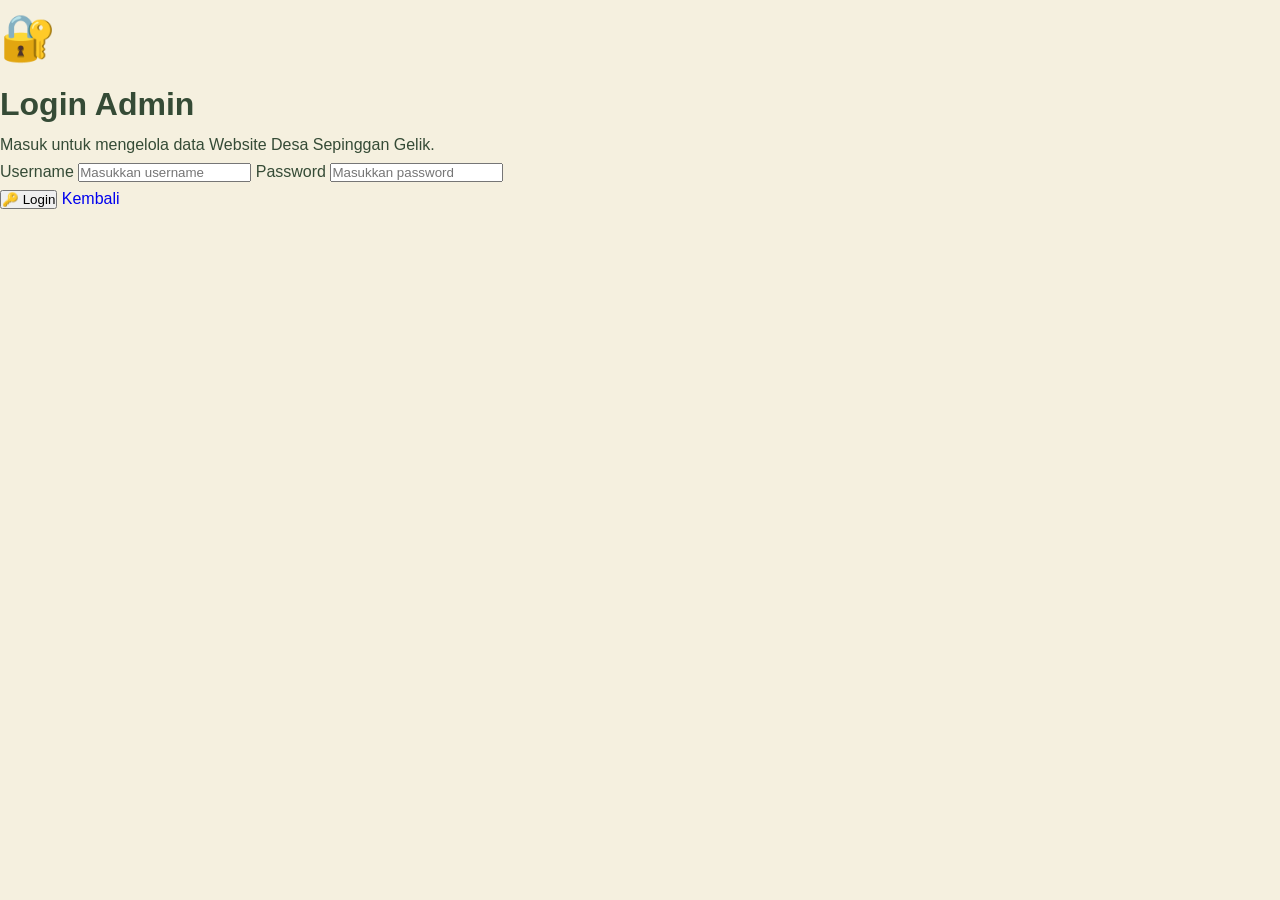
==== admin-login.html @ f29a15dc "add admin dashboard and database add admin dashboard and database" ====
<!DOCTYPE html>
<html lang="id">
<head>
<meta charset="UTF-8">
<meta name="viewport" content="width=device-width, initial-scale=1.0">
<title>Login Admin | Desa Sepinggan Gelik</title>
<link rel="stylesheet" href="style.css">
</head>
<body>
<div class="admin-page">
    <div class="admin-box">
        <div class="section-icon">🔐</div>
        <h1>Login Admin</h1>
        <p class="subtitle">
            Masuk untuk mengelola data Website Desa Sepinggan Gelik.
        </p>

        <form id="loginForm" class="admin-form">
            <label for="username">Username</label>
            <input id="username" type="text" autocomplete="username"
                   placeholder="Masukkan username" required>

            <label for="password">Password</label>
            <input id="password" type="password" autocomplete="current-password"
                   placeholder="Masukkan password" required>

            <div class="admin-actions">
                <button class="admin-btn" type="submit">🔑 Login</button>
                <a class="admin-btn secondary" href="index.html"
                   style="text-decoration:none;display:inline-block;">
                    Kembali
                </a>
            </div>

            <div id="loginMessage" class="admin-message"></div>
        </form>
    </div>
</div>

<script src="config.js"></script>
<script>
const form = document.getElementById("loginForm");
const message = document.getElementById("loginMessage");

function showMessage(text, type) {
    message.textContent = text;
    message.className = "admin-message show " + type;
}

form.addEventListener("submit", async function (event) {
    event.preventDefault();

    if (!WEB_APP_URL || WEB_APP_URL.includes("PASTE_URL")) {
        showMessage("Database belum terhubung. Atur URL Google Apps Script terlebih dahulu.", "error");
        return;
    }

    const username = document.getElementById("username").value.trim();
    const password = document.getElementById("password").value;

    try {
        showMessage("Sedang memeriksa login...", "success");

        const response = await fetch(WEB_APP_URL, {
            method: "POST",
            body: new URLSearchParams({
                action: "login",
                username: username,
                password: password
            })
        });

        const result = await response.json();

        if (!result.success) {
            throw new Error(result.message || "Username atau password salah.");
        }

        sessionStorage.setItem("desaAdminToken", result.token);
        sessionStorage.setItem("desaAdminUsername", username);
        window.location.href = "admin.html";

    } catch (error) {
        showMessage(error.message || "Login gagal.", "error");
    }
});
</script>
</body>
</html>
---- style.css ----
* {
    margin: 0;
    padding: 0;
    box-sizing: border-box;
    }

html {
scroll-behavior: smooth;
}

body {
font-family: “Trebuchet MS”, Arial, sans-serif;
background: #f5f0df;
color: #354b36;
line-height: 1.7;
overflow-x: hidden;
}

/* ================= HEADER ================= */

header {
position: sticky;
top: 0;
z-index: 999;

width: 100%;
display: flex;
justify-content: space-between;
align-items: center;
padding: 16px 7%;
background: rgba(48, 87, 52, 0.96);
box-shadow:
    0 5px 20px rgba(0,0,0,0.15);
backdrop-filter: blur(8px);

}

.logo {
color: #fff;
font-size: 21px;
font-weight: bold;
}

nav {
display: flex;
gap: 20px;
}

nav a {
color: #fff;
text-decoration: none;
font-size: 14px;

padding: 7px 2px;
position: relative;
transition: 0.3s;

}

nav a::after {
content: “”;

position: absolute;
bottom: 0;
left: 0;
width: 0;
height: 2px;
background: #f4c95d;
transition: 0.3s;

}

nav a:hover::after,
nav a.active::after {
width: 100%;
}

nav a:hover,
nav a.active {
color: #f4c95d;
}

/* ================= HERO ================= */

.hero {
min-height: 88vh;

position: relative;
display: flex;
justify-content: center;
align-items: center;
text-align: center;
overflow: hidden;
background:
    linear-gradient(
        rgba(42, 82, 48, 0.42),
        rgba(42, 82, 48, 0.65)
    ),
    url("sawah.jpg");
background-size: cover;
background-position: center;
animation: heroZoom 12s infinite alternate;

}

@keyframes heroZoom {

from {
    background-size: 100%;
}
to {
    background-size: 110%;
}

}

.hero-content {
position: relative;
z-index: 5;

max-width: 850px;
padding: 30px;
color: white;
animation: fadeUp 1.5s ease;

}

.welcome {
font-size: 15px;
letter-spacing: 4px;
font-weight: bold;
}

.hero h1 {
font-size: clamp(40px, 7vw, 70px);

margin: 15px 0;
text-shadow:
    0 5px 20px rgba(0,0,0,0.4);

}

.hero-description {
font-size: 18px;
max-width: 700px;
margin: auto;
}

.line {
width: 100px;
height: 4px;

background: #f4c95d;
margin: 20px auto;
border-radius: 10px;
animation: lineMove 2s infinite alternate;

}

@keyframes lineMove {

from {
    width: 70px;
}
to {
    width: 150px;
}

}

/* ================= SUN ================= */

.sun {
position: absolute;

width: 90px;
height: 90px;
background: #ffd166;
border-radius: 50%;
top: 80px;
right: 12%;
box-shadow:
    0 0 50px #ffd166;
animation: sunMove 5s infinite alternate;

}

@keyframes sunMove {

from {
    transform: translateY(0);
}
to {
    transform: translateY(20px);
}

}

/* ================= CLOUD ================= */

.cloud {
position: absolute;

font-size: 60px;
opacity: 0.75;
z-index: 2;

}

.cloud1 {
top: 100px;
left: -100px;

animation:
    cloudMove 25s linear infinite;

}

.cloud2 {
top: 180px;
left: -200px;

font-size: 45px;
animation:
    cloudMove 35s linear infinite;

}

@keyframes cloudMove {

from {
    transform: translateX(-200px);
}
to {
    transform: translateX(120vw);
}

}

/* ================= BIRD ================= */

.bird {
position: absolute;

font-size: 25px;
z-index: 3;

}

.bird1 {
top: 30%;
left: -50px;

animation:
    birdMove 15s linear infinite;

}

.bird2 {
top: 22%;
left: -100px;

animation:
    birdMove 20s linear infinite 4s;

}

@keyframes birdMove {

from {
    transform: translateX(-100px);
}
to {
    transform: translateX(120vw);
}

}

/* ================= GRASS ================= */

.grass {
position: absolute;

bottom: -20px;
left: 0;
width: 100%;
height: 100px;
background:
    linear-gradient(
        transparent,
        rgba(35, 83, 42, 0.9)
    );
z-index: 4;

}

/* ================= BUTTON ================= */

.buttons {
margin-top: 30px;
}

.btn {
display: inline-block;

padding: 12px 25px;
margin: 5px;
border: none;
border-radius: 30px;
background: #d88945;
color: white;
text-decoration: none;
cursor: pointer;
font-weight: bold;
box-shadow:
    0 8px 20px rgba(0,0,0,0.2);
transition: 0.3s;

}

.btn:hover {
transform: translateY(-5px) scale(1.03);

background: #bd6d30;
box-shadow:
    0 12px 25px rgba(0,0,0,0.25);

}

/* ================= SAMBUTAN ================= */

.sambutan {
padding: 80px 10%;

text-align: center;
background: #fffdf5;

}

.section-icon {
font-size: 45px;

animation: float 3s ease-in-out infinite;

}

.sambutan h2 {
color: #315b38;

font-size: 35px;
margin: 10px 0;

}

.sambutan audio {
margin-top: 20px;

max-width: 100%;

}

/* ================= INTRO ================= */

.intro {
padding: 80px 8%;

text-align: center;
background:
    linear-gradient(
        #f5f0df,
        #e6eddb
    );

}

.section-heading {
display: flex;

justify-content: center;
align-items: center;
gap: 15px;
margin-bottom: 20px;

}

.section-heading h2 {
color: #315b38;

font-size: 34px;

}

.section-heading span {
font-size: 25px;

animation:
    float 2s ease-in-out infinite alternate;

}

.mini-gallery {
display: grid;

grid-template-columns:
    repeat(3, 1fr);
gap: 20px;
margin-top: 35px;

}

.mini-gallery div {
height: 250px;

overflow: hidden;
border-radius: 20px;
box-shadow:
    0 10px 25px rgba(0,0,0,0.15);

}

.mini-gallery img {
width: 100%;
height: 100%;

object-fit: cover;
transition: 0.6s;

}

.mini-gallery div:hover img {
transform: scale(1.12);
}

/* ================= QUOTE ================= */

.quote {
padding: 80px 10%;

text-align: center;
background: #315b38;
color: white;

}

.quote-content {
max-width: 750px;

margin: auto;

}

.quote-content span {
color: #f4c95d;

font-size: 50px;
line-height: 0;

}

.quote-content p {
font-size: 21px;

font-style: italic;
margin: 20px;

}

/* ================= PAGE HERO ================= */

.page-hero {
padding: 80px 20px;

text-align: center;
background:
    linear-gradient(
        #dfe9d2,
        #eef1dc
    );
position: relative;
overflow: hidden;

}

.page-hero::before {
content: “🌿 🌾 🍃 🌿 🌾”;

position: absolute;
font-size: 35px;
left: 0;
bottom: 10px;
opacity: 0.3;
width: 100%;
animation:
    decorationMove 8s linear infinite;

}

.page-hero-icon {
font-size: 50px;

animation:
    float 3s ease-in-out infinite;

}

.page-hero h1 {
font-size: 45px;

color: #315b38;
margin: 10px 0;

}

.page-hero p {
color: #5d6d57;
}

/* ================= CONTENT ================= */

.content-section {
display: flex;

align-items: center;
gap: 60px;
padding: 90px 10%;
background: #fffdf5;

}

.text-content {
flex: 1;
}

.small-title {
color: #c4783c;

font-weight: bold;
letter-spacing: 2px;

}

.text-content h2 {
font-size: 38px;

color: #315b38;
margin: 10px 0 20px;

}

.text-content p {
margin-bottom: 15px;
}

.image-frame {
flex: 1;

position: relative;
padding: 10px;

}

.image-frame img {
width: 100%;

border-radius: 25px;
box-shadow:
    0 15px 35px rgba(0,0,0,0.2);
transition: 0.6s;
animation:
    imageFloat 4s ease-in-out infinite;

}

.image-frame img:hover {
transform: scale(1.04) rotate(1deg);
}

.image-decoration {
position: absolute;

top: -25px;
right: -10px;
font-size: 55px;
z-index: 2;
animation:
    float 2s ease-in-out infinite;

}

@keyframes imageFloat {

0%, 100% {
    transform: translateY(0);
}
50% {
    transform: translateY(-8px);
}

}

/* ================= CARD ================= */

.info-box {
display: flex;

justify-content: center;
gap: 25px;
flex-wrap: wrap;
padding: 70px 8%;
background: #e8efdf;

}

.card {
width: 290px;

padding: 35px 25px;
text-align: center;
background: #fffdf5;
border-radius: 25px;
box-shadow:
    0 10px 25px rgba(0,0,0,0.1);
border-bottom:
    5px solid #d88945;
transition: 0.4s;

}

.card:hover {
transform:
translateY(-12px)
rotate(1deg);

box-shadow:
    0 18px 35px rgba(0,0,0,0.18);

}

.card-icon {
font-size: 45px;

animation:
    float 3s ease-in-out infinite;

}

.card h3 {
color: #315b38;

margin: 10px 0;

}

/* ================= GALLERY ================= */

.gallery-section {
padding: 80px 8%;

background: #fffdf5;

}

.gallery {
display: grid;

grid-template-columns:
    repeat(auto-fit, minmax(260px, 1fr));
gap: 30px;
margin-top: 40px;

}

.gallery-card {
background: #f8f5e8;

border-radius: 22px;
overflow: hidden;
box-shadow:
    0 10px 25px rgba(0,0,0,0.1);
transition: 0.5s;

}

.gallery-card:hover {
transform:
translateY(-12px)
rotate(-1deg);

box-shadow:
    0 20px 40px rgba(0,0,0,0.2);

}

.image-wrapper {
height: 250px;

overflow: hidden;
position: relative;

}

.image-wrapper img {
width: 100%;
height: 100%;

object-fit: cover;
transition: 0.7s;

}

.gallery-card:hover img {
transform: scale(1.15);
}

.image-overlay {
position: absolute;

right: 15px;
bottom: 15px;
width: 50px;
height: 50px;
display: flex;
justify-content: center;
align-items: center;
background: rgba(255,255,255,0.9);
border-radius: 50%;
font-size: 25px;
animation:
    float 2s ease-in-out infinite;

}

.gallery-content {
padding: 25px;
}

.gallery-content h3 {
color: #315b38;

margin-bottom: 10px;

}

/* ================= NATURE BANNER ================= */

.nature-banner {
min-height: 300px;

display: flex;
justify-content: center;
align-items: center;
text-align: center;
color: white;
background:
    linear-gradient(
        rgba(35,80,42,0.75),
        rgba(35,80,42,0.75)
    ),
    url("sawah.jpg");
background-size: cover;
background-position: center;
background-attachment: fixed;

}

.nature-content span {
font-size: 35px;

animation:
    float 2s ease-in-out infinite;

}

.nature-content h2 {
font-size: 38px;

margin: 15px 0;

}

/* ================= LOCATION ================= */

.location-section {
padding: 80px 8%;

background: #fffdf5;
display: grid;
grid-template-columns:
    0.8fr 1.5fr;
gap: 40px;
align-items: center;

}

.location-card {
text-align: center;

padding: 45px 30px;
background: #e8efdf;
border-radius: 25px;
box-shadow:
    0 10px 30px rgba(0,0,0,0.1);

}

.location-icon {
font-size: 55px;

animation:
    pinMove 2s infinite alternate;

}

@keyframes pinMove {

from {
    transform: translateY(0);
}
to {
    transform: translateY(-10px);
}

}

.location-card h2 {
color: #315b38;

margin: 10px 0;

}

.coordinates {
background: #fffdf5;

padding: 15px;
border-radius: 12px;
margin: 20px 0;

}

.map-container iframe {
width: 100%;

height: 500px;
border: none;
border-radius: 25px;
box-shadow:
    0 10px 30px rgba(0,0,0,0.15);

}

/* ================= FLOATING LEAVES ================= */

.floating-leaves {
position: fixed;

inset: 0;
pointer-events: none;
z-index: 1001;

}

.floating-leaves span {
position: absolute;

font-size: 25px;
animation:
    leafFall 12s linear infinite;
opacity: 0.5;

}

.floating-leaves span:nth-child(1) {
left: 10%;
animation-delay: 1s;
}

.floating-leaves span:nth-child(2) {
left: 30%;
animation-delay: 4s;
}

.floating-leaves span:nth-child(3) {
left: 50%;
animation-delay: 2s;
}

.floating-leaves span:nth-child(4) {
left: 70%;
animation-delay: 6s;
}

.floating-leaves span:nth-child(5) {
left: 90%;
animation-delay: 3s;
}

@keyframes leafFall {

0% {
    top: -50px;
    transform:
        translateX(0)
        rotate(0deg);
}
50% {
    transform:
        translateX(80px)
        rotate(180deg);
}
100% {
    top: 110vh;
    transform:
        translateX(-80px)
        rotate(360deg);
}

}

/* ================= FLOAT ================= */

@keyframes float {

0%, 100% {
    transform: translateY(0);
}
50% {
    transform: translateY(-10px);
}

}

/* ================= REVEAL ================= */

.reveal {
opacity: 0;

transform: translateY(40px);
transition:
    opacity 1s ease,
    transform 1s ease;

}

.reveal.show {
opacity: 1;

transform: translateY(0);

}

/* ================= FOOTER ================= */

footer {
text-align: center;

padding: 35px 20px;
background: #294d30;
color: white;

}

.footer-decoration {
font-size: 22px;

margin-bottom: 10px;
animation:
    float 3s ease-in-out infinite;

}

footer small {
opacity: 0.8;
}

/* ================= RESPONSIVE ================= */

@media (max-width: 768px) {

header {
    flex-direction: column;
    gap: 15px;
    padding: 15px 5%;
}
nav {
    flex-wrap: wrap;
    justify-content: center;
    gap: 12px;
}
.hero {
    min-height: 80vh;
    background-size: cover;
}
.hero h1 {
    font-size: 40px;
}
.hero-description {
    font-size: 16px;
}
.sun {
    width: 60px;
    height: 60px;
}
.mini-gallery {
    grid-template-columns: 1fr;
}
.content-section {
    flex-direction: column;
    padding: 60px 7%;
}
.text-content h2 {
    font-size: 30px;
}
.page-hero h1 {
    font-size: 35px;
}
.section-heading h2 {
    font-size: 27px;
}
.location-section {
    grid-template-columns: 1fr;
    padding: 60px 7%;
}
.map-container iframe {
    height: 350px;
}
.nature-banner {
    background-attachment: scroll;
}

}

@keyframes fadeUp {

from {
    opacity: 0;
    transform: translateY(40px);
}
to {
    opacity: 1;
    transform: translateY(0);
}

}

@keyframes decorationMove {

from {
    transform: translateX(-20px);
}
to {
    transform: translateX(20px);
}

}
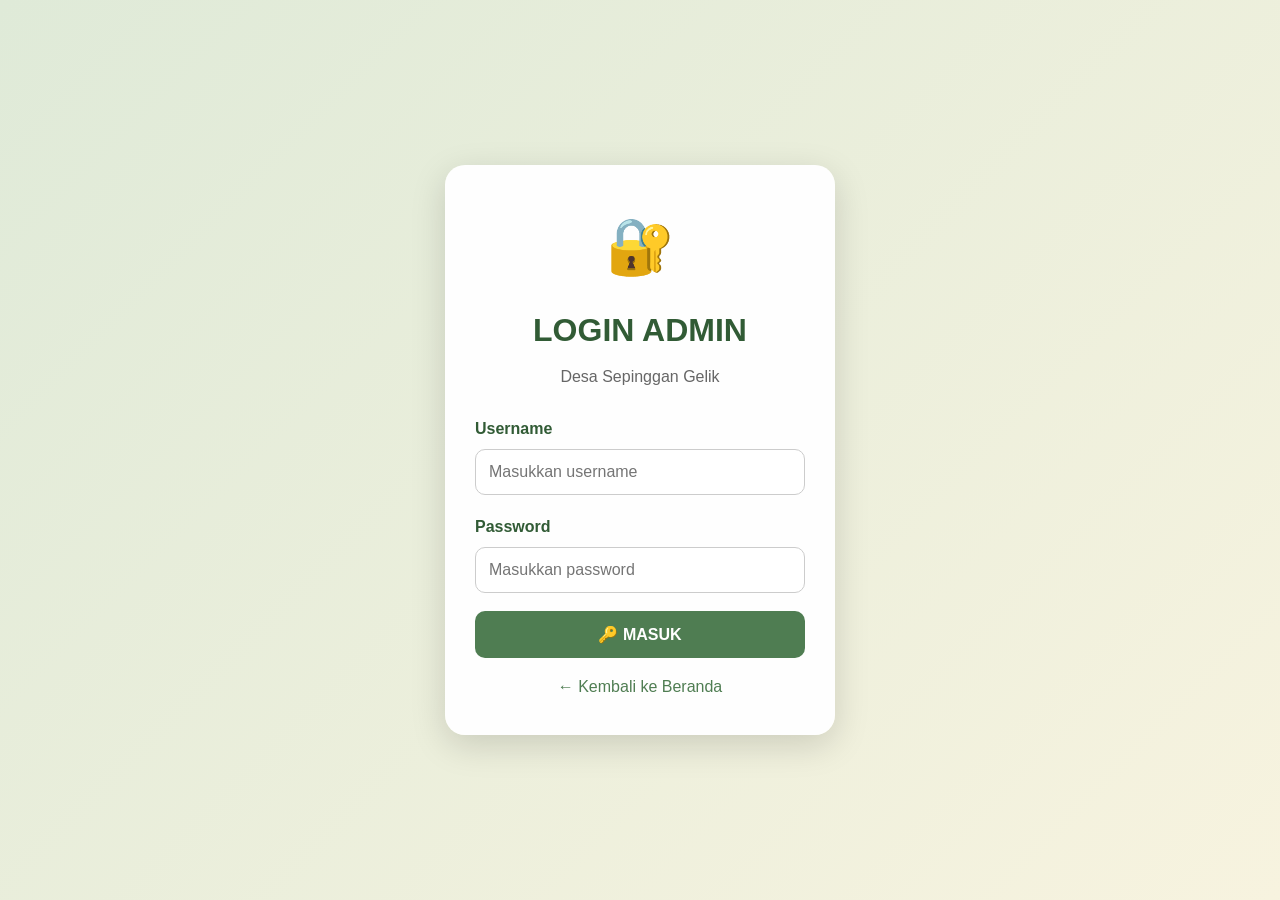
==== commit 93be465f: "Update admin-login.html" ====
--- a/admin-login.html
+++ b/admin-login.html
@@ -1,89 +1,333 @@
 <!DOCTYPE html>
 <html lang="id">
 <head>
-<meta charset="UTF-8">
-<meta name="viewport" content="width=device-width, initial-scale=1.0">
-<title>Login Admin | Desa Sepinggan Gelik</title>
-<link rel="stylesheet" href="style.css">
+    <meta charset="UTF-8">
+    <meta name="viewport" content="width=device-width, initial-scale=1.0">
+
+    <title>Login Admin | Desa Sepinggan Gelik</title>
+
+    <link rel="stylesheet" href="style.css">
+
+    <style>
+        * {
+            box-sizing: border-box;
+        }
+
+        body {
+            margin: 0;
+            min-height: 100vh;
+            font-family: Arial, sans-serif;
+            background: linear-gradient(135deg, #dfead8, #f7f3df);
+            display: flex;
+            align-items: center;
+            justify-content: center;
+        }
+
+        .login-container {
+            width: 100%;
+            max-width: 430px;
+            padding: 20px;
+        }
+
+        .login-box {
+            background: rgba(255, 255, 255, 0.96);
+            padding: 35px 30px;
+            border-radius: 20px;
+            box-shadow: 0 10px 35px rgba(0, 0, 0, 0.15);
+            text-align: center;
+        }
+
+        .login-icon {
+            font-size: 55px;
+            margin-bottom: 10px;
+        }
+
+        .login-box h1 {
+            margin: 5px 0;
+            color: #315b35;
+        }
+
+        .login-box p {
+            color: #666;
+            margin-bottom: 25px;
+        }
+
+        .form-group {
+            text-align: left;
+            margin-bottom: 18px;
+        }
+
+        .form-group label {
+            display: block;
+            margin-bottom: 7px;
+            font-weight: bold;
+            color: #315b35;
+        }
+
+        .form-group input {
+            width: 100%;
+            padding: 13px;
+            border: 1px solid #ccc;
+            border-radius: 10px;
+            font-size: 16px;
+            outline: none;
+        }
+
+        .form-group input:focus {
+            border-color: #5d8c61;
+        }
+
+        .login-button {
+            width: 100%;
+            border: none;
+            padding: 14px;
+            border-radius: 10px;
+            background: #4f7d52;
+            color: white;
+            font-size: 16px;
+            font-weight: bold;
+            cursor: pointer;
+        }
+
+        .login-button:hover {
+            background: #3f6842;
+        }
+
+        .login-button:disabled {
+            opacity: 0.6;
+            cursor: not-allowed;
+        }
+
+        .back-button {
+            display: block;
+            margin-top: 15px;
+            color: #4f7d52;
+            text-decoration: none;
+        }
+
+        .message {
+            display: none;
+            margin-top: 18px;
+            padding: 12px;
+            border-radius: 10px;
+            font-size: 14px;
+        }
+
+        .message.error {
+            display: block;
+            background: #ffe5e5;
+            color: #a00000;
+        }
+
+        .message.success {
+            display: block;
+            background: #e2f5e4;
+            color: #246b2a;
+        }
+    </style>
 </head>
+
 <body>
-<div class="admin-page">
-    <div class="admin-box">
-        <div class="section-icon">🔐</div>
-        <h1>Login Admin</h1>
-        <p class="subtitle">
-            Masuk untuk mengelola data Website Desa Sepinggan Gelik.
+
+<div class="login-container">
+
+    <div class="login-box">
+
+        <div class="login-icon">
+            🔐
+        </div>
+
+        <h1>LOGIN ADMIN</h1>
+
+        <p>
+            Desa Sepinggan Gelik
         </p>
 
-        <form id="loginForm" class="admin-form">
-            <label for="username">Username</label>
-            <input id="username" type="text" autocomplete="username"
-                   placeholder="Masukkan username" required>
-
-            <label for="password">Password</label>
-            <input id="password" type="password" autocomplete="current-password"
-                   placeholder="Masukkan password" required>
-
-            <div class="admin-actions">
-                <button class="admin-btn" type="submit">🔑 Login</button>
-                <a class="admin-btn secondary" href="index.html"
-                   style="text-decoration:none;display:inline-block;">
-                    Kembali
-                </a>
+        <form id="loginForm">
+
+            <div class="form-group">
+                <label for="username">
+                    Username
+                </label>
+
+                <input
+                    type="text"
+                    id="username"
+                    name="username"
+                    placeholder="Masukkan username"
+                    autocomplete="username"
+                    required
+                >
             </div>
 
-            <div id="loginMessage" class="admin-message"></div>
+            <div class="form-group">
+                <label for="password">
+                    Password
+                </label>
+
+                <input
+                    type="password"
+                    id="password"
+                    name="password"
+                    placeholder="Masukkan password"
+                    autocomplete="current-password"
+                    required
+                >
+            </div>
+
+            <button
+                type="submit"
+                class="login-button"
+                id="loginButton"
+            >
+                🔑 MASUK
+            </button>
+
         </form>
+
+        <div
+            id="message"
+            class="message"
+        ></div>
+
+        <a
+            href="index.html"
+            class="back-button"
+        >
+            ← Kembali ke Beranda
+        </a>
+
     </div>
+
 </div>
 
 <script src="config.js"></script>
+
 <script>
-const form = document.getElementById("loginForm");
-const message = document.getElementById("loginMessage");
+
+const loginForm = document.getElementById("loginForm");
+const loginButton = document.getElementById("loginButton");
+const message = document.getElementById("message");
 
 function showMessage(text, type) {
+
     message.textContent = text;
-    message.className = "admin-message show " + type;
+
+    message.className = "message " + type;
 }
 
-form.addEventListener("submit", async function (event) {
+loginForm.addEventListener("submit", async function(event) {
+
     event.preventDefault();
 
-    if (!WEB_APP_URL || WEB_APP_URL.includes("PASTE_URL")) {
-        showMessage("Database belum terhubung. Atur URL Google Apps Script terlebih dahulu.", "error");
+    const username =
+        document.getElementById("username").value.trim();
+
+    const password =
+        document.getElementById("password").value;
+
+    if (!username || !password) {
+
+        showMessage(
+            "Username dan password wajib diisi.",
+            "error"
+        );
+
         return;
     }
 
-    const username = document.getElementById("username").value.trim();
-    const password = document.getElementById("password").value;
+    loginButton.disabled = true;
+    loginButton.textContent = "⏳ MEMERIKSA...";
+
+    showMessage(
+        "Sedang memeriksa login...",
+        "success"
+    );
 
     try {
-        showMessage("Sedang memeriksa login...", "success");
+
+        const formData = new URLSearchParams();
+
+        formData.append("action", "login");
+        formData.append("username", username);
+        formData.append("password", password);
 
         const response = await fetch(WEB_APP_URL, {
+
             method: "POST",
-            body: new URLSearchParams({
-                action: "login",
-                username: username,
-                password: password
-            })
+
+            headers: {
+                "Content-Type":
+                    "application/x-www-form-urlencoded;charset=UTF-8"
+            },
+
+            body: formData.toString()
+
         });
 
+        if (!response.ok) {
+
+            throw new Error(
+                "Server mengembalikan status " +
+                response.status
+            );
+        }
+
         const result = await response.json();
 
-        if (!result.success) {
-            throw new Error(result.message || "Username atau password salah.");
-        }
-
-        sessionStorage.setItem("desaAdminToken", result.token);
-        sessionStorage.setItem("desaAdminUsername", username);
-        window.location.href = "admin.html";
+        console.log("HASIL LOGIN:", result);
+
+        if (result.success === true && result.token) {
+
+            sessionStorage.setItem(
+                "desaAdminToken",
+                result.token
+            );
+
+            sessionStorage.setItem(
+                "desaAdminLogin",
+                username
+            );
+
+            showMessage(
+                "Login berhasil. Membuka dashboard...",
+                "success"
+            );
+
+            setTimeout(function() {
+
+                window.location.href = "admin.html";
+
+            }, 500);
+
+        } else {
+
+            showMessage(
+                result.message ||
+                "Username atau password salah.",
+                "error"
+            );
+
+            loginButton.disabled = false;
+            loginButton.textContent = "🔑 MASUK";
+        }
 
     } catch (error) {
-        showMessage(error.message || "Login gagal.", "error");
+
+        console.error("LOGIN ERROR:", error);
+
+        showMessage(
+            "Tidak dapat terhubung ke database. Pastikan URL Apps Script dan deployment sudah benar.",
+            "error"
+        );
+
+        loginButton.disabled = false;
+        loginButton.textContent = "🔑 MASUK";
     }
+
 });
+
 </script>
+
 </body>
 </html>
--- a/style.css
+++ b/style.css
@@ -1052,4 +1052,382 @@
     transform: translateX(20px);
 }
 
-}+}
+/* =====================================================
+   DATABASE DESA - TAMBAHAN
+   Tidak mengubah style website lama
+===================================================== */
+
+.admin-login-link {
+    color: #fff !important;
+    border: 1px solid rgba(255,255,255,0.45);
+    padding: 7px 12px !important;
+    border-radius: 18px;
+    background: rgba(216,137,69,0.35);
+}
+
+.admin-login-link:hover {
+    color: #fff !important;
+    background: #d88945;
+}
+
+.database-section {
+    padding: 80px 8%;
+    background: #fffdf5;
+    text-align: center;
+}
+
+.database-intro {
+    max-width: 750px;
+    margin: 0 auto 25px;
+}
+
+.database-filters {
+    display: flex;
+    justify-content: center;
+    flex-wrap: wrap;
+    gap: 10px;
+    margin: 25px auto 35px;
+}
+
+.data-filter {
+    border: none;
+    padding: 10px 18px;
+    border-radius: 25px;
+    background: #e8efdf;
+    color: #315b38;
+    cursor: pointer;
+    font-weight: bold;
+    transition: .3s;
+}
+
+.data-filter:hover,
+.data-filter.active {
+    background: #d88945;
+    color: white;
+    transform: translateY(-2px);
+}
+
+.public-data-list {
+    max-width: 1100px;
+    margin: auto;
+    display: grid;
+    grid-template-columns: repeat(3, 1fr);
+    gap: 25px;
+    text-align: left;
+}
+
+.public-data-card {
+    overflow: hidden;
+    background: white;
+    border-radius: 22px;
+    box-shadow: 0 10px 25px rgba(0,0,0,0.1);
+    transition: .3s;
+}
+
+.public-data-card:hover {
+    transform: translateY(-6px);
+}
+
+.public-data-image {
+    width: 100%;
+    height: 210px;
+    object-fit: cover;
+    display: block;
+}
+
+.public-data-body {
+    padding: 22px;
+}
+
+.public-data-category {
+    display: inline-block;
+    padding: 5px 11px;
+    border-radius: 15px;
+    background: #e8efdf;
+    color: #315b38;
+    font-size: 12px;
+    font-weight: bold;
+    margin-bottom: 10px;
+}
+
+.public-data-body h3 {
+    color: #315b38;
+    margin-bottom: 8px;
+}
+
+.public-data-meta {
+    margin-top: 15px;
+    padding-top: 12px;
+    border-top: 1px solid #e5e5e5;
+    font-size: 13px;
+    color: #687268;
+}
+
+.data-loading,
+.data-empty,
+.data-error {
+    grid-column: 1 / -1;
+    padding: 30px;
+    text-align: center;
+    border-radius: 18px;
+    background: #e8efdf;
+}
+
+.data-error {
+    color: #9d2c2c;
+    background: #fbe8e8;
+}
+
+/* ================= ADMIN LOGIN ================= */
+
+.admin-page {
+    min-height: 100vh;
+    background: linear-gradient(135deg, #f5f0df, #e6eddb);
+    padding: 60px 20px;
+}
+
+.admin-box {
+    width: min(500px, 100%);
+    margin: 40px auto;
+    padding: 40px;
+    background: #fffdf5;
+    border-radius: 28px;
+    box-shadow: 0 15px 40px rgba(0,0,0,.15);
+}
+
+.admin-box h1 {
+    color: #315b38;
+    margin-bottom: 10px;
+}
+
+.admin-box .subtitle {
+    margin-bottom: 25px;
+}
+
+.admin-form label,
+.admin-form input,
+.admin-form select,
+.admin-form textarea {
+    display: block;
+    width: 100%;
+}
+
+.admin-form label {
+    margin: 16px 0 7px;
+    font-weight: bold;
+    color: #315b38;
+}
+
+.admin-form input,
+.admin-form select,
+.admin-form textarea {
+    border: 1px solid #d7d7d7;
+    border-radius: 14px;
+    padding: 13px 15px;
+    font: inherit;
+    background: white;
+    color: #354b36;
+    outline: none;
+}
+
+.admin-form input:focus,
+.admin-form select:focus,
+.admin-form textarea:focus {
+    border-color: #d88945;
+    box-shadow: 0 0 0 3px rgba(216,137,69,.12);
+}
+
+.admin-form textarea {
+    min-height: 130px;
+    resize: vertical;
+}
+
+.admin-message {
+    padding: 12px 15px;
+    border-radius: 12px;
+    margin-top: 15px;
+    display: none;
+}
+
+.admin-message.show {
+    display: block;
+}
+
+.admin-message.error {
+    background: #fbe8e8;
+    color: #9d2c2c;
+}
+
+.admin-message.success {
+    background: #e8efdf;
+    color: #315b38;
+}
+
+.admin-topbar {
+    background: #305734;
+    color: white;
+    padding: 18px 7%;
+    display: flex;
+    justify-content: space-between;
+    align-items: center;
+    gap: 15px;
+}
+
+.admin-topbar h1 {
+    font-size: 25px;
+}
+
+.admin-dashboard {
+    min-height: 100vh;
+    background: #f5f0df;
+}
+
+.admin-content {
+    max-width: 1150px;
+    margin: auto;
+    padding: 45px 20px 70px;
+}
+
+.admin-card {
+    background: #fffdf5;
+    border-radius: 25px;
+    padding: 30px;
+    margin-bottom: 30px;
+    box-shadow: 0 10px 30px rgba(0,0,0,.1);
+}
+
+.admin-card h2 {
+    color: #315b38;
+    margin-bottom: 20px;
+}
+
+.admin-actions {
+    display: flex;
+    gap: 10px;
+    flex-wrap: wrap;
+    margin-top: 20px;
+}
+
+.admin-btn {
+    border: none;
+    padding: 12px 20px;
+    border-radius: 25px;
+    background: #d88945;
+    color: white;
+    cursor: pointer;
+    font-weight: bold;
+}
+
+.admin-btn.secondary {
+    background: #e1e1e1;
+    color: #333;
+}
+
+.admin-btn.danger {
+    background: #a43d3d;
+}
+
+.admin-record-list {
+    display: grid;
+    gap: 15px;
+}
+
+.admin-record {
+    display: grid;
+    grid-template-columns: 120px 1fr auto;
+    gap: 18px;
+    align-items: center;
+    padding: 16px;
+    background: white;
+    border-radius: 18px;
+    box-shadow: 0 5px 18px rgba(0,0,0,.06);
+}
+
+.admin-record img {
+    width: 120px;
+    height: 90px;
+    object-fit: cover;
+    border-radius: 12px;
+}
+
+.admin-record h3 {
+    color: #315b38;
+    margin-bottom: 4px;
+}
+
+.admin-record small {
+    display: block;
+    color: #687268;
+    margin-top: 5px;
+}
+
+.admin-record-buttons {
+    display: flex;
+    gap: 8px;
+    flex-wrap: wrap;
+}
+
+.admin-record-buttons button {
+    border: none;
+    border-radius: 18px;
+    padding: 8px 13px;
+    cursor: pointer;
+    font-weight: bold;
+}
+
+.admin-edit {
+    background: #e8efdf;
+    color: #315b38;
+}
+
+.admin-delete {
+    background: #fbe8e8;
+    color: #9d2c2c;
+}
+
+.back-home {
+    display: inline-block;
+    margin-top: 15px;
+    color: #315b38;
+    font-weight: bold;
+    text-decoration: none;
+}
+
+@media (max-width: 900px) {
+    .public-data-list {
+        grid-template-columns: repeat(2, 1fr);
+    }
+}
+
+@media (max-width: 768px) {
+    .admin-login-link {
+        margin-top: 4px;
+    }
+
+    .database-section {
+        padding: 60px 7%;
+    }
+
+    .public-data-list {
+        grid-template-columns: 1fr;
+    }
+
+    .admin-box {
+        padding: 28px 22px;
+    }
+
+    .admin-topbar {
+        flex-direction: column;
+        align-items: flex-start;
+    }
+
+    .admin-record {
+        grid-template-columns: 1fr;
+    }
+
+    .admin-record img {
+        width: 100%;
+        height: 190px;
+    }
+}
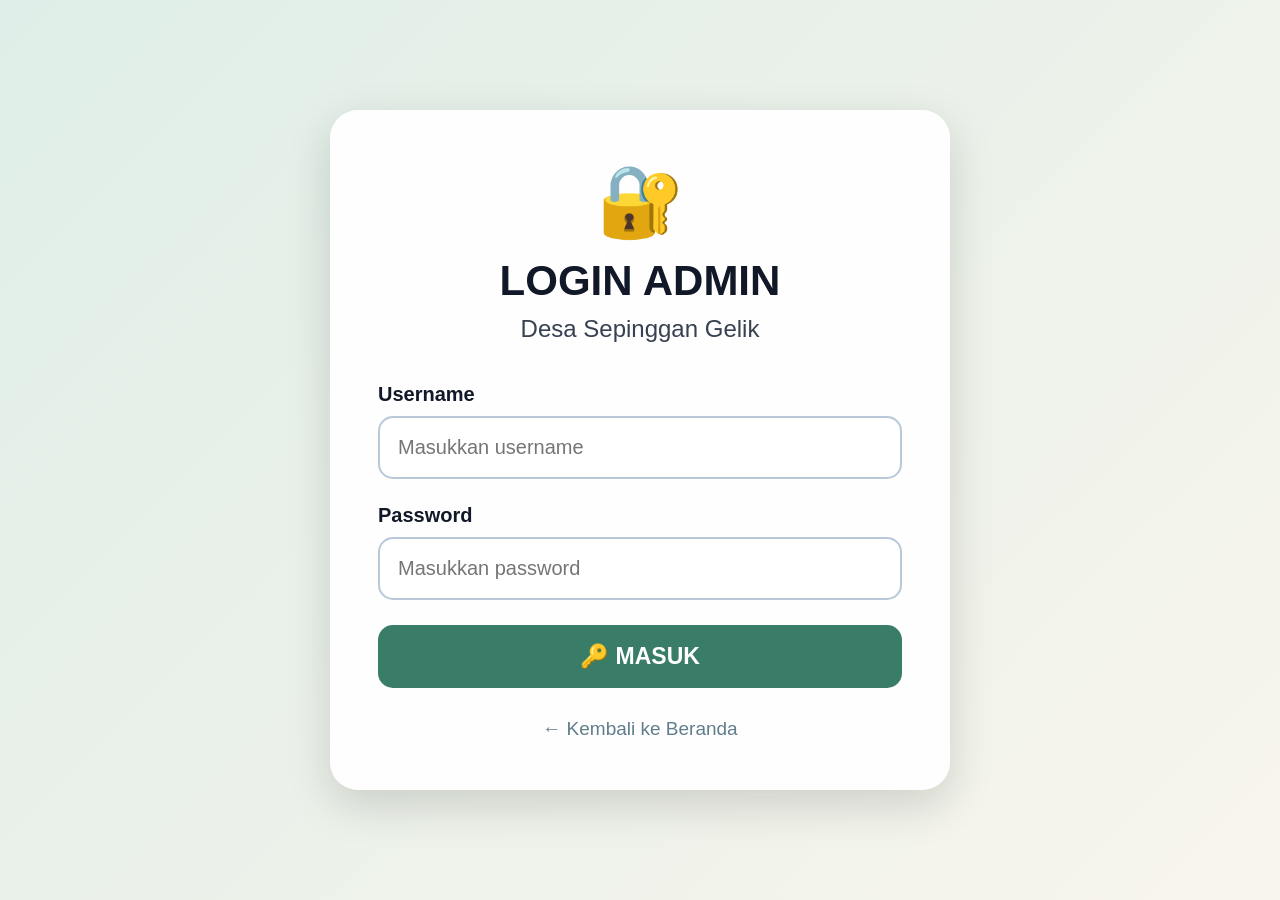
==== commit 5cc3661c: "Update admin-login.html" ====
--- a/admin-login.html
+++ b/admin-login.html
@@ -4,9 +4,7 @@
     <meta charset="UTF-8">
     <meta name="viewport" content="width=device-width, initial-scale=1.0">
 
-    <title>Login Admin | Desa Sepinggan Gelik</title>
-
-    <link rel="stylesheet" href="style.css">
+    <title>Login Admin - Desa Sepinggan Gelik</title>
 
     <style>
         * {
@@ -16,113 +14,145 @@
         body {
             margin: 0;
             min-height: 100vh;
-            font-family: Arial, sans-serif;
-            background: linear-gradient(135deg, #dfead8, #f7f3df);
             display: flex;
             align-items: center;
             justify-content: center;
+            font-family: Arial, sans-serif;
+            background: linear-gradient(135deg, #dfeee8, #f8f5ec);
         }
 
         .login-container {
-            width: 100%;
-            max-width: 430px;
-            padding: 20px;
+            width: 90%;
+            max-width: 620px;
         }
 
         .login-box {
-            background: rgba(255, 255, 255, 0.96);
-            padding: 35px 30px;
-            border-radius: 20px;
-            box-shadow: 0 10px 35px rgba(0, 0, 0, 0.15);
+            background: rgba(255, 255, 255, 0.95);
+            border-radius: 28px;
+            padding: 50px 48px;
+            box-shadow: 0 15px 45px rgba(0, 0, 0, 0.15);
             text-align: center;
         }
 
-        .login-icon {
-            font-size: 55px;
-            margin-bottom: 10px;
-        }
-
-        .login-box h1 {
-            margin: 5px 0;
-            color: #315b35;
-        }
-
-        .login-box p {
-            color: #666;
-            margin-bottom: 25px;
+        .icon {
+            font-size: 70px;
+            margin-bottom: 15px;
+        }
+
+        h1 {
+            margin: 0;
+            font-size: 42px;
+            color: #111827;
+        }
+
+        .subtitle {
+            font-size: 24px;
+            margin-top: 10px;
+            margin-bottom: 40px;
+            color: #374151;
         }
 
         .form-group {
             text-align: left;
-            margin-bottom: 18px;
-        }
-
-        .form-group label {
+            margin-bottom: 25px;
+        }
+
+        label {
             display: block;
-            margin-bottom: 7px;
+            font-size: 20px;
             font-weight: bold;
-            color: #315b35;
-        }
-
-        .form-group input {
+            margin-bottom: 10px;
+            color: #111827;
+        }
+
+        input {
             width: 100%;
-            padding: 13px;
-            border: 1px solid #ccc;
-            border-radius: 10px;
-            font-size: 16px;
+            padding: 18px;
+            border: 2px solid #b8c8d8;
+            border-radius: 15px;
+            font-size: 20px;
             outline: none;
         }
 
-        .form-group input:focus {
-            border-color: #5d8c61;
+        input:focus {
+            border-color: #397d68;
         }
 
         .login-button {
             width: 100%;
+            padding: 18px;
             border: none;
-            padding: 14px;
-            border-radius: 10px;
-            background: #4f7d52;
+            border-radius: 15px;
+            background: #397d68;
             color: white;
-            font-size: 16px;
+            font-size: 23px;
             font-weight: bold;
             cursor: pointer;
+            transition: 0.2s;
         }
 
         .login-button:hover {
-            background: #3f6842;
+            background: #2f6857;
         }
 
         .login-button:disabled {
-            opacity: 0.6;
-            cursor: not-allowed;
-        }
-
-        .back-button {
-            display: block;
-            margin-top: 15px;
-            color: #4f7d52;
-            text-decoration: none;
+            opacity: 0.7;
+            cursor: wait;
         }
 
         .message {
             display: none;
-            margin-top: 18px;
-            padding: 12px;
-            border-radius: 10px;
-            font-size: 14px;
-        }
-
-        .message.error {
+            margin-top: 25px;
+            padding: 18px;
+            border-radius: 12px;
+            font-size: 17px;
+            line-height: 1.5;
+        }
+
+        .error {
             display: block;
-            background: #ffe5e5;
-            color: #a00000;
-        }
-
-        .message.success {
+            background: #fce7eb;
+            color: #8b3040;
+        }
+
+        .success {
             display: block;
-            background: #e2f5e4;
-            color: #246b2a;
+            background: #dff5e9;
+            color: #21623e;
+        }
+
+        .back {
+            display: block;
+            margin-top: 30px;
+            color: #607d8b;
+            text-decoration: none;
+            font-size: 19px;
+        }
+
+        .back:hover {
+            text-decoration: underline;
+        }
+
+        @media (max-width: 600px) {
+            .login-box {
+                padding: 35px 25px;
+            }
+
+            h1 {
+                font-size: 32px;
+            }
+
+            .subtitle {
+                font-size: 19px;
+            }
+
+            label {
+                font-size: 18px;
+            }
+
+            input {
+                font-size: 18px;
+            }
         }
     </style>
 </head>
@@ -133,27 +163,22 @@
 
     <div class="login-box">
 
-        <div class="login-icon">
-            🔐
+        <div class="icon">🔐</div>
+
+        <h1>LOGIN ADMIN</h1>
+
+        <div class="subtitle">
+            Desa Sepinggan Gelik
         </div>
 
-        <h1>LOGIN ADMIN</h1>
-
-        <p>
-            Desa Sepinggan Gelik
-        </p>
-
         <form id="loginForm">
 
             <div class="form-group">
-                <label for="username">
-                    Username
-                </label>
+                <label for="username">Username</label>
 
                 <input
                     type="text"
                     id="username"
-                    name="username"
                     placeholder="Masukkan username"
                     autocomplete="username"
                     required
@@ -161,14 +186,11 @@
             </div>
 
             <div class="form-group">
-                <label for="password">
-                    Password
-                </label>
+                <label for="password">Password</label>
 
                 <input
                     type="password"
                     id="password"
-                    name="password"
                     placeholder="Masukkan password"
                     autocomplete="current-password"
                     required
@@ -185,15 +207,9 @@
 
         </form>
 
-        <div
-            id="message"
-            class="message"
-        ></div>
-
-        <a
-            href="index.html"
-            class="back-button"
-        >
+        <div id="message" class="message"></div>
+
+        <a href="index.html" class="back">
             ← Kembali ke Beranda
         </a>
 
@@ -205,127 +221,183 @@
 
 <script>
 
-const loginForm = document.getElementById("loginForm");
-const loginButton = document.getElementById("loginButton");
-const message = document.getElementById("message");
-
-function showMessage(text, type) {
-
-    message.textContent = text;
-
-    message.className = "message " + type;
-}
-
-loginForm.addEventListener("submit", async function(event) {
-
-    event.preventDefault();
-
-    const username =
-        document.getElementById("username").value.trim();
-
-    const password =
-        document.getElementById("password").value;
-
-    if (!username || !password) {
+    const loginForm = document.getElementById("loginForm");
+    const loginButton = document.getElementById("loginButton");
+    const message = document.getElementById("message");
+
+    let timeoutLogin = null;
+
+
+    function showMessage(text, type) {
+
+        message.textContent = text;
+
+        message.className = "message " + type;
+    }
+
+
+    function loginBerhasil(data) {
+
+        clearTimeout(timeoutLogin);
+
+        loginButton.disabled = false;
+        loginButton.textContent = "🔑 MASUK";
+
+        if (data && data.success === true && data.token) {
+
+            sessionStorage.setItem(
+                "desaAdminToken",
+                data.token
+            );
+
+            showMessage(
+                "Login berhasil. Mengarahkan ke dashboard...",
+                "success"
+            );
+
+            setTimeout(function () {
+
+                window.location.href = "admin.html";
+
+            }, 700);
+
+        } else {
+
+            showMessage(
+                data && data.message
+                    ? data.message
+                    : "Username atau password salah.",
+                "error"
+            );
+        }
+    }
+
+
+    function loginGagal() {
+
+        clearTimeout(timeoutLogin);
+
+        loginButton.disabled = false;
+        loginButton.textContent = "🔑 MASUK";
 
         showMessage(
-            "Username dan password wajib diisi.",
+            "Tidak dapat terhubung ke database. Silakan coba lagi.",
             "error"
         );
-
-        return;
     }
 
-    loginButton.disabled = true;
-    loginButton.textContent = "⏳ MEMERIKSA...";
-
-    showMessage(
-        "Sedang memeriksa login...",
-        "success"
-    );
-
-    try {
-
-        const formData = new URLSearchParams();
-
-        formData.append("action", "login");
-        formData.append("username", username);
-        formData.append("password", password);
-
-        const response = await fetch(WEB_APP_URL, {
-
-            method: "POST",
-
-            headers: {
-                "Content-Type":
-                    "application/x-www-form-urlencoded;charset=UTF-8"
-            },
-
-            body: formData.toString()
-
-        });
-
-        if (!response.ok) {
-
-            throw new Error(
-                "Server mengembalikan status " +
-                response.status
-            );
-        }
-
-        const result = await response.json();
-
-        console.log("HASIL LOGIN:", result);
-
-        if (result.success === true && result.token) {
-
-            sessionStorage.setItem(
-                "desaAdminToken",
-                result.token
-            );
-
-            sessionStorage.setItem(
-                "desaAdminLogin",
-                username
-            );
+
+    loginForm.addEventListener("submit", function(event) {
+
+        event.preventDefault();
+
+        const username =
+            document.getElementById("username").value.trim();
+
+        const password =
+            document.getElementById("password").value;
+
+        if (!username || !password) {
 
             showMessage(
-                "Login berhasil. Membuka dashboard...",
-                "success"
-            );
-
-            setTimeout(function() {
-
-                window.location.href = "admin.html";
-
-            }, 500);
-
-        } else {
-
-            showMessage(
-                result.message ||
-                "Username atau password salah.",
+                "Username dan password wajib diisi.",
                 "error"
             );
 
-            loginButton.disabled = false;
-            loginButton.textContent = "🔑 MASUK";
-        }
-
-    } catch (error) {
-
-        console.error("LOGIN ERROR:", error);
-
-        showMessage(
-            "Tidak dapat terhubung ke database. Pastikan URL Apps Script dan deployment sudah benar.",
-            "error"
-        );
-
-        loginButton.disabled = false;
-        loginButton.textContent = "🔑 MASUK";
-    }
-
-});
+            return;
+        }
+
+
+        loginButton.disabled = true;
+        loginButton.textContent = "⏳ MEMERIKSA...";
+
+        message.className = "message";
+        message.textContent = "";
+
+
+        /*
+         * JSONP
+         * Digunakan agar GitHub Pages dapat
+         * berkomunikasi dengan Google Apps Script
+         * tanpa masalah CORS.
+         */
+
+        const callbackName =
+            "desaLoginCallback_" + Date.now();
+
+
+        window[callbackName] = function(data) {
+
+            loginBerhasil(data);
+
+            try {
+                delete window[callbackName];
+            } catch (e) {}
+
+            const script =
+                document.getElementById(callbackName);
+
+            if (script) {
+                script.remove();
+            }
+        };
+
+
+        const script =
+            document.createElement("script");
+
+        script.id = callbackName;
+
+        const url =
+            WEB_APP_URL +
+            "?action=login" +
+            "&username=" +
+            encodeURIComponent(username) +
+            "&password=" +
+            encodeURIComponent(password) +
+            "&callback=" +
+            encodeURIComponent(callbackName);
+
+
+        script.src = url;
+
+
+        script.onerror = function() {
+
+            loginGagal();
+
+            try {
+                delete window[callbackName];
+            } catch (e) {}
+
+            script.remove();
+        };
+
+
+        document.body.appendChild(script);
+
+
+        /*
+         * Jika terlalu lama tidak mendapat jawaban,
+         * tampilkan pesan koneksi.
+         */
+
+        timeoutLogin = setTimeout(function() {
+
+            if (window[callbackName]) {
+
+                loginGagal();
+
+                try {
+                    delete window[callbackName];
+                } catch (e) {}
+
+                script.remove();
+            }
+
+        }, 15000);
+
+    });
 
 </script>
 
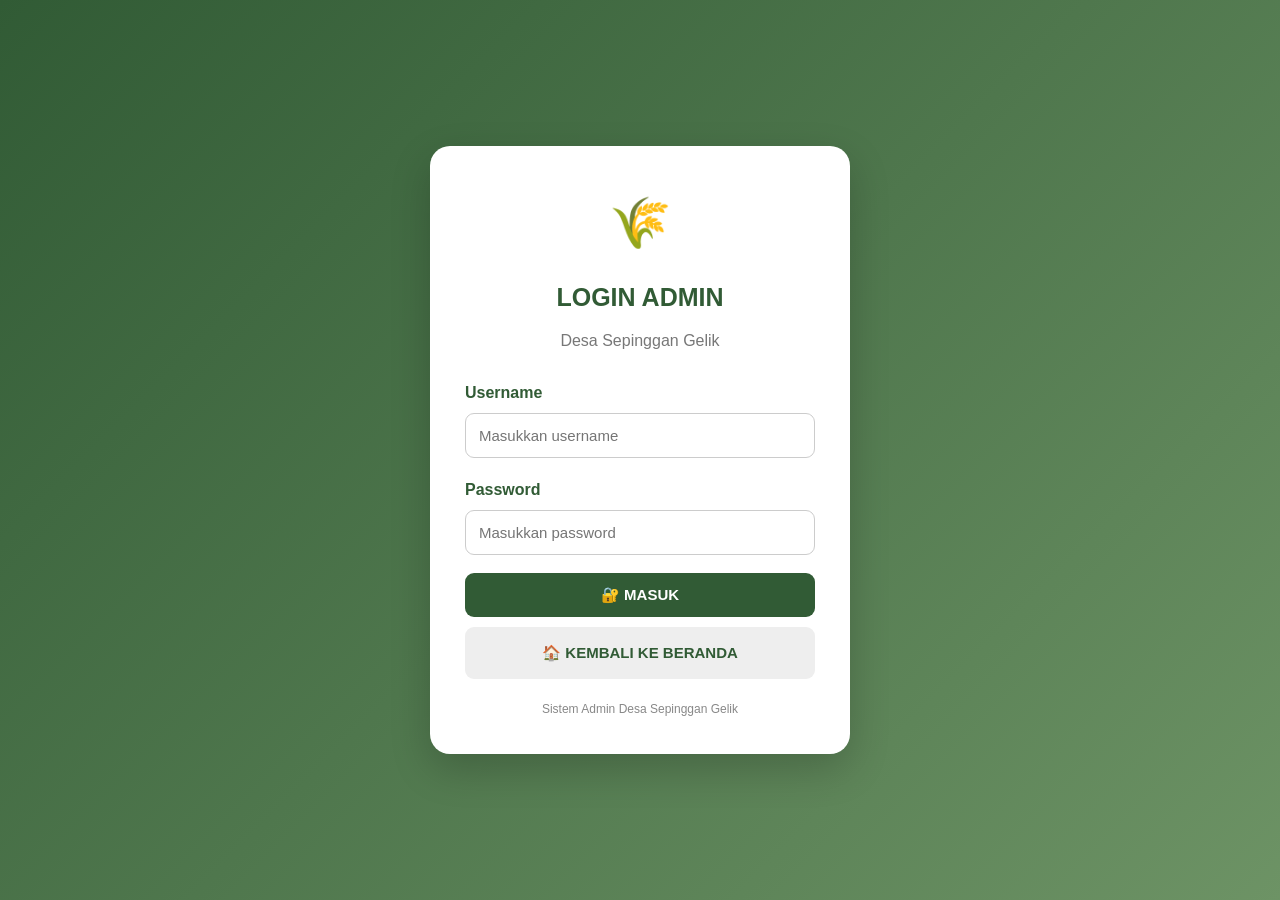
==== commit 66a92049: "Update admin-login.html" ====
--- a/admin-login.html
+++ b/admin-login.html
@@ -1,12 +1,17 @@
 <!DOCTYPE html>
 <html lang="id">
 <head>
+
     <meta charset="UTF-8">
+
     <meta name="viewport" content="width=device-width, initial-scale=1.0">
 
-    <title>Login Admin - Desa Sepinggan Gelik</title>
+    <title>Login Admin | Desa Sepinggan Gelik</title>
+
+    <link rel="stylesheet" href="style.css">
 
     <style>
+
         * {
             box-sizing: border-box;
         }
@@ -14,167 +19,170 @@
         body {
             margin: 0;
             min-height: 100vh;
+            font-family: Arial, sans-serif;
+            background: linear-gradient(135deg, #315b35, #6d9365);
             display: flex;
+            justify-content: center;
             align-items: center;
-            justify-content: center;
-            font-family: Arial, sans-serif;
-            background: linear-gradient(135deg, #dfeee8, #f8f5ec);
+            padding: 20px;
         }
 
         .login-container {
-            width: 90%;
-            max-width: 620px;
-        }
-
-        .login-box {
-            background: rgba(255, 255, 255, 0.95);
-            border-radius: 28px;
-            padding: 50px 48px;
-            box-shadow: 0 15px 45px rgba(0, 0, 0, 0.15);
-            text-align: center;
-        }
-
-        .icon {
-            font-size: 70px;
-            margin-bottom: 15px;
-        }
-
-        h1 {
+            width: 100%;
+            max-width: 420px;
+        }
+
+        .login-card {
+            background: white;
+            padding: 35px;
+            border-radius: 20px;
+            box-shadow: 0 15px 40px rgba(0,0,0,0.2);
+        }
+
+        .login-logo {
+            text-align: center;
+            font-size: 50px;
+            margin-bottom: 10px;
+        }
+
+        .login-card h1 {
+            text-align: center;
             margin: 0;
-            font-size: 42px;
-            color: #111827;
-        }
-
-        .subtitle {
-            font-size: 24px;
-            margin-top: 10px;
-            margin-bottom: 40px;
-            color: #374151;
+            color: #315b35;
+            font-size: 25px;
+        }
+
+        .login-card .subtitle {
+            text-align: center;
+            color: #777;
+            margin: 8px 0 25px;
         }
 
         .form-group {
-            text-align: left;
-            margin-bottom: 25px;
-        }
-
-        label {
+            margin-bottom: 18px;
+        }
+
+        .form-group label {
             display: block;
-            font-size: 20px;
+            margin-bottom: 7px;
             font-weight: bold;
-            margin-bottom: 10px;
-            color: #111827;
-        }
-
-        input {
+            color: #315b35;
+        }
+
+        .form-group input {
             width: 100%;
-            padding: 18px;
-            border: 2px solid #b8c8d8;
-            border-radius: 15px;
-            font-size: 20px;
+            padding: 13px;
+            border: 1px solid #ccc;
+            border-radius: 9px;
+            font-size: 15px;
             outline: none;
         }
 
-        input:focus {
-            border-color: #397d68;
-        }
-
-        .login-button {
+        .form-group input:focus {
+            border-color: #315b35;
+        }
+
+        .login-button,
+        .home-button {
             width: 100%;
-            padding: 18px;
+            padding: 13px;
             border: none;
-            border-radius: 15px;
-            background: #397d68;
-            color: white;
-            font-size: 23px;
+            border-radius: 9px;
+            font-size: 15px;
             font-weight: bold;
             cursor: pointer;
-            transition: 0.2s;
+            display: block;
+            text-align: center;
+        }
+
+        .login-button {
+            background: #315b35;
+            color: white;
+            margin-top: 5px;
         }
 
         .login-button:hover {
-            background: #2f6857;
-        }
-
-        .login-button:disabled {
-            opacity: 0.7;
-            cursor: wait;
+            background: #24472a;
+        }
+
+        .home-button {
+            background: #eeeeee;
+            color: #315b35;
+            text-decoration: none;
+            margin-top: 10px;
+        }
+
+        .home-button:hover {
+            background: #dddddd;
         }
 
         .message {
             display: none;
-            margin-top: 25px;
-            padding: 18px;
-            border-radius: 12px;
-            font-size: 17px;
-            line-height: 1.5;
-        }
-
-        .error {
+            padding: 12px;
+            border-radius: 8px;
+            margin-bottom: 15px;
+            text-align: center;
+            font-size: 14px;
+        }
+
+        .message.error {
             display: block;
-            background: #fce7eb;
-            color: #8b3040;
-        }
-
-        .success {
+            background: #ffe1e1;
+            color: #a00000;
+        }
+
+        .message.success {
             display: block;
-            background: #dff5e9;
-            color: #21623e;
-        }
-
-        .back {
-            display: block;
-            margin-top: 30px;
-            color: #607d8b;
-            text-decoration: none;
-            font-size: 19px;
-        }
-
-        .back:hover {
-            text-decoration: underline;
-        }
-
-        @media (max-width: 600px) {
-            .login-box {
-                padding: 35px 25px;
-            }
-
-            h1 {
-                font-size: 32px;
-            }
-
-            .subtitle {
-                font-size: 19px;
-            }
-
-            label {
-                font-size: 18px;
-            }
-
-            input {
-                font-size: 18px;
-            }
-        }
+            background: #e1f4e3;
+            color: #246b2a;
+        }
+
+        .loading {
+            opacity: 0.7;
+            pointer-events: none;
+        }
+
+        .login-footer {
+            text-align: center;
+            margin-top: 20px;
+            color: #888;
+            font-size: 12px;
+        }
+
     </style>
+
 </head>
 
 <body>
 
 <div class="login-container">
 
-    <div class="login-box">
-
-        <div class="icon">🔐</div>
-
-        <h1>LOGIN ADMIN</h1>
-
-        <div class="subtitle">
+    <div class="login-card">
+
+        <div class="login-logo">
+            🌾
+        </div>
+
+        <h1>
+            LOGIN ADMIN
+        </h1>
+
+        <p class="subtitle">
             Desa Sepinggan Gelik
+        </p>
+
+        <div
+            id="message"
+            class="message">
         </div>
 
         <form id="loginForm">
 
             <div class="form-group">
-                <label for="username">Username</label>
+
+                <label for="username">
+                    Username
+                </label>
 
                 <input
                     type="text"
@@ -183,10 +191,15 @@
                     autocomplete="username"
                     required
                 >
+
             </div>
 
+
             <div class="form-group">
-                <label for="password">Password</label>
+
+                <label for="password">
+                    Password
+                </label>
 
                 <input
                     type="password"
@@ -195,209 +208,223 @@
                     autocomplete="current-password"
                     required
                 >
+
             </div>
+
 
             <button
                 type="submit"
-                class="login-button"
                 id="loginButton"
-            >
-                🔑 MASUK
+                class="login-button">
+                🔐 MASUK
             </button>
 
         </form>
 
-        <div id="message" class="message"></div>
-
-        <a href="index.html" class="back">
-            ← Kembali ke Beranda
+
+        <a
+            href="index.html"
+            class="home-button">
+            🏠 KEMBALI KE BERANDA
         </a>
 
+
+        <div class="login-footer">
+            Sistem Admin Desa Sepinggan Gelik
+        </div>
+
     </div>
 
 </div>
 
+
 <script src="config.js"></script>
 
 <script>
 
-    const loginForm = document.getElementById("loginForm");
-    const loginButton = document.getElementById("loginButton");
-    const message = document.getElementById("message");
-
-    let timeoutLogin = null;
-
-
-    function showMessage(text, type) {
-
-        message.textContent = text;
-
-        message.className = "message " + type;
-    }
-
-
-    function loginBerhasil(data) {
-
-        clearTimeout(timeoutLogin);
-
-        loginButton.disabled = false;
-        loginButton.textContent = "🔑 MASUK";
-
-        if (data && data.success === true && data.token) {
+const loginForm =
+    document.getElementById("loginForm");
+
+const loginButton =
+    document.getElementById("loginButton");
+
+const message =
+    document.getElementById("message");
+
+
+const WEB_URL =
+    typeof WEB_APP_URL !== "undefined"
+        ? WEB_APP_URL
+        : "";
+
+
+/* =========================================
+   PESAN
+========================================= */
+
+function showMessage(text, type) {
+
+    message.textContent = text;
+
+    message.className =
+        "message " + type;
+
+}
+
+
+/* =========================================
+   LOGIN
+========================================= */
+
+loginForm.addEventListener(
+    "submit",
+    async function(event) {
+
+        event.preventDefault();
+
+
+        const username =
+            document
+                .getElementById("username")
+                .value
+                .trim();
+
+
+        const password =
+            document
+                .getElementById("password")
+                .value;
+
+
+        if (!WEB_URL) {
+
+            showMessage(
+                "URL database belum terhubung.",
+                "error"
+            );
+
+            return;
+
+        }
+
+
+        loginButton.disabled =
+            true;
+
+        loginButton.textContent =
+            "⏳ MEMERIKSA...";
+
+
+        try {
+
+            const formData =
+                new URLSearchParams();
+
+            formData.append(
+                "action",
+                "login"
+            );
+
+            formData.append(
+                "username",
+                username
+            );
+
+            formData.append(
+                "password",
+                password
+            );
+
+
+            const response =
+                await fetch(
+                    WEB_URL,
+                    {
+                        method: "POST",
+                        body: formData
+                    }
+                );
+
+
+            if (!response.ok) {
+
+                throw new Error(
+                    "Server error: HTTP " +
+                    response.status
+                );
+
+            }
+
+
+            const result =
+                await response.json();
+
+
+            if (!result.success) {
+
+                throw new Error(
+                    result.message ||
+                    "Username atau password salah."
+                );
+
+            }
+
 
             sessionStorage.setItem(
                 "desaAdminToken",
-                data.token
-            );
+                result.token
+            );
+
+
+            sessionStorage.setItem(
+                "desaAdminLogin",
+                username
+            );
+
 
             showMessage(
-                "Login berhasil. Mengarahkan ke dashboard...",
+                "Login berhasil. Membuka dashboard...",
                 "success"
             );
 
-            setTimeout(function () {
-
-                window.location.href = "admin.html";
-
-            }, 700);
-
-        } else {
+
+            setTimeout(
+                function() {
+
+                    window.location.href =
+                        "admin.html";
+
+                },
+                500
+            );
+
+
+        } catch (error) {
+
+            console.error(
+                "LOGIN ERROR:",
+                error
+            );
+
 
             showMessage(
-                data && data.message
-                    ? data.message
-                    : "Username atau password salah.",
+                error.message ||
+                "Login gagal. Periksa koneksi database.",
                 "error"
             );
-        }
+
+
+            loginButton.disabled =
+                false;
+
+
+            loginButton.textContent =
+                "🔐 MASUK";
+
+        }
+
     }
-
-
-    function loginGagal() {
-
-        clearTimeout(timeoutLogin);
-
-        loginButton.disabled = false;
-        loginButton.textContent = "🔑 MASUK";
-
-        showMessage(
-            "Tidak dapat terhubung ke database. Silakan coba lagi.",
-            "error"
-        );
-    }
-
-
-    loginForm.addEventListener("submit", function(event) {
-
-        event.preventDefault();
-
-        const username =
-            document.getElementById("username").value.trim();
-
-        const password =
-            document.getElementById("password").value;
-
-        if (!username || !password) {
-
-            showMessage(
-                "Username dan password wajib diisi.",
-                "error"
-            );
-
-            return;
-        }
-
-
-        loginButton.disabled = true;
-        loginButton.textContent = "⏳ MEMERIKSA...";
-
-        message.className = "message";
-        message.textContent = "";
-
-
-        /*
-         * JSONP
-         * Digunakan agar GitHub Pages dapat
-         * berkomunikasi dengan Google Apps Script
-         * tanpa masalah CORS.
-         */
-
-        const callbackName =
-            "desaLoginCallback_" + Date.now();
-
-
-        window[callbackName] = function(data) {
-
-            loginBerhasil(data);
-
-            try {
-                delete window[callbackName];
-            } catch (e) {}
-
-            const script =
-                document.getElementById(callbackName);
-
-            if (script) {
-                script.remove();
-            }
-        };
-
-
-        const script =
-            document.createElement("script");
-
-        script.id = callbackName;
-
-        const url =
-            WEB_APP_URL +
-            "?action=login" +
-            "&username=" +
-            encodeURIComponent(username) +
-            "&password=" +
-            encodeURIComponent(password) +
-            "&callback=" +
-            encodeURIComponent(callbackName);
-
-
-        script.src = url;
-
-
-        script.onerror = function() {
-
-            loginGagal();
-
-            try {
-                delete window[callbackName];
-            } catch (e) {}
-
-            script.remove();
-        };
-
-
-        document.body.appendChild(script);
-
-
-        /*
-         * Jika terlalu lama tidak mendapat jawaban,
-         * tampilkan pesan koneksi.
-         */
-
-        timeoutLogin = setTimeout(function() {
-
-            if (window[callbackName]) {
-
-                loginGagal();
-
-                try {
-                    delete window[callbackName];
-                } catch (e) {}
-
-                script.remove();
-            }
-
-        }, 15000);
-
-    });
+);
 
 </script>
 
--- a/style.css
+++ b/style.css
@@ -0,0 +1,1433 @@
+* {
+    margin: 0;
+    padding: 0;
+    box-sizing: border-box;
+    }
+
+html {
+scroll-behavior: smooth;
+}
+
+body {
+font-family: “Trebuchet MS”, Arial, sans-serif;
+background: #f5f0df;
+color: #354b36;
+line-height: 1.7;
+overflow-x: hidden;
+}
+
+/* ================= HEADER ================= */
+
+header {
+position: sticky;
+top: 0;
+z-index: 999;
+
+width: 100%;
+display: flex;
+justify-content: space-between;
+align-items: center;
+padding: 16px 7%;
+background: rgba(48, 87, 52, 0.96);
+box-shadow:
+    0 5px 20px rgba(0,0,0,0.15);
+backdrop-filter: blur(8px);
+
+}
+
+.logo {
+color: #fff;
+font-size: 21px;
+font-weight: bold;
+}
+
+nav {
+display: flex;
+gap: 20px;
+}
+
+nav a {
+color: #fff;
+text-decoration: none;
+font-size: 14px;
+
+padding: 7px 2px;
+position: relative;
+transition: 0.3s;
+
+}
+
+nav a::after {
+content: “”;
+
+position: absolute;
+bottom: 0;
+left: 0;
+width: 0;
+height: 2px;
+background: #f4c95d;
+transition: 0.3s;
+
+}
+
+nav a:hover::after,
+nav a.active::after {
+width: 100%;
+}
+
+nav a:hover,
+nav a.active {
+color: #f4c95d;
+}
+
+/* ================= HERO ================= */
+
+.hero {
+min-height: 88vh;
+
+position: relative;
+display: flex;
+justify-content: center;
+align-items: center;
+text-align: center;
+overflow: hidden;
+background:
+    linear-gradient(
+        rgba(42, 82, 48, 0.42),
+        rgba(42, 82, 48, 0.65)
+    ),
+    url("sawah.jpg");
+background-size: cover;
+background-position: center;
+animation: heroZoom 12s infinite alternate;
+
+}
+
+@keyframes heroZoom {
+
+from {
+    background-size: 100%;
+}
+to {
+    background-size: 110%;
+}
+
+}
+
+.hero-content {
+position: relative;
+z-index: 5;
+
+max-width: 850px;
+padding: 30px;
+color: white;
+animation: fadeUp 1.5s ease;
+
+}
+
+.welcome {
+font-size: 15px;
+letter-spacing: 4px;
+font-weight: bold;
+}
+
+.hero h1 {
+font-size: clamp(40px, 7vw, 70px);
+
+margin: 15px 0;
+text-shadow:
+    0 5px 20px rgba(0,0,0,0.4);
+
+}
+
+.hero-description {
+font-size: 18px;
+max-width: 700px;
+margin: auto;
+}
+
+.line {
+width: 100px;
+height: 4px;
+
+background: #f4c95d;
+margin: 20px auto;
+border-radius: 10px;
+animation: lineMove 2s infinite alternate;
+
+}
+
+@keyframes lineMove {
+
+from {
+    width: 70px;
+}
+to {
+    width: 150px;
+}
+
+}
+
+/* ================= SUN ================= */
+
+.sun {
+position: absolute;
+
+width: 90px;
+height: 90px;
+background: #ffd166;
+border-radius: 50%;
+top: 80px;
+right: 12%;
+box-shadow:
+    0 0 50px #ffd166;
+animation: sunMove 5s infinite alternate;
+
+}
+
+@keyframes sunMove {
+
+from {
+    transform: translateY(0);
+}
+to {
+    transform: translateY(20px);
+}
+
+}
+
+/* ================= CLOUD ================= */
+
+.cloud {
+position: absolute;
+
+font-size: 60px;
+opacity: 0.75;
+z-index: 2;
+
+}
+
+.cloud1 {
+top: 100px;
+left: -100px;
+
+animation:
+    cloudMove 25s linear infinite;
+
+}
+
+.cloud2 {
+top: 180px;
+left: -200px;
+
+font-size: 45px;
+animation:
+    cloudMove 35s linear infinite;
+
+}
+
+@keyframes cloudMove {
+
+from {
+    transform: translateX(-200px);
+}
+to {
+    transform: translateX(120vw);
+}
+
+}
+
+/* ================= BIRD ================= */
+
+.bird {
+position: absolute;
+
+font-size: 25px;
+z-index: 3;
+
+}
+
+.bird1 {
+top: 30%;
+left: -50px;
+
+animation:
+    birdMove 15s linear infinite;
+
+}
+
+.bird2 {
+top: 22%;
+left: -100px;
+
+animation:
+    birdMove 20s linear infinite 4s;
+
+}
+
+@keyframes birdMove {
+
+from {
+    transform: translateX(-100px);
+}
+to {
+    transform: translateX(120vw);
+}
+
+}
+
+/* ================= GRASS ================= */
+
+.grass {
+position: absolute;
+
+bottom: -20px;
+left: 0;
+width: 100%;
+height: 100px;
+background:
+    linear-gradient(
+        transparent,
+        rgba(35, 83, 42, 0.9)
+    );
+z-index: 4;
+
+}
+
+/* ================= BUTTON ================= */
+
+.buttons {
+margin-top: 30px;
+}
+
+.btn {
+display: inline-block;
+
+padding: 12px 25px;
+margin: 5px;
+border: none;
+border-radius: 30px;
+background: #d88945;
+color: white;
+text-decoration: none;
+cursor: pointer;
+font-weight: bold;
+box-shadow:
+    0 8px 20px rgba(0,0,0,0.2);
+transition: 0.3s;
+
+}
+
+.btn:hover {
+transform: translateY(-5px) scale(1.03);
+
+background: #bd6d30;
+box-shadow:
+    0 12px 25px rgba(0,0,0,0.25);
+
+}
+
+/* ================= SAMBUTAN ================= */
+
+.sambutan {
+padding: 80px 10%;
+
+text-align: center;
+background: #fffdf5;
+
+}
+
+.section-icon {
+font-size: 45px;
+
+animation: float 3s ease-in-out infinite;
+
+}
+
+.sambutan h2 {
+color: #315b38;
+
+font-size: 35px;
+margin: 10px 0;
+
+}
+
+.sambutan audio {
+margin-top: 20px;
+
+max-width: 100%;
+
+}
+
+/* ================= INTRO ================= */
+
+.intro {
+padding: 80px 8%;
+
+text-align: center;
+background:
+    linear-gradient(
+        #f5f0df,
+        #e6eddb
+    );
+
+}
+
+.section-heading {
+display: flex;
+
+justify-content: center;
+align-items: center;
+gap: 15px;
+margin-bottom: 20px;
+
+}
+
+.section-heading h2 {
+color: #315b38;
+
+font-size: 34px;
+
+}
+
+.section-heading span {
+font-size: 25px;
+
+animation:
+    float 2s ease-in-out infinite alternate;
+
+}
+
+.mini-gallery {
+display: grid;
+
+grid-template-columns:
+    repeat(3, 1fr);
+gap: 20px;
+margin-top: 35px;
+
+}
+
+.mini-gallery div {
+height: 250px;
+
+overflow: hidden;
+border-radius: 20px;
+box-shadow:
+    0 10px 25px rgba(0,0,0,0.15);
+
+}
+
+.mini-gallery img {
+width: 100%;
+height: 100%;
+
+object-fit: cover;
+transition: 0.6s;
+
+}
+
+.mini-gallery div:hover img {
+transform: scale(1.12);
+}
+
+/* ================= QUOTE ================= */
+
+.quote {
+padding: 80px 10%;
+
+text-align: center;
+background: #315b38;
+color: white;
+
+}
+
+.quote-content {
+max-width: 750px;
+
+margin: auto;
+
+}
+
+.quote-content span {
+color: #f4c95d;
+
+font-size: 50px;
+line-height: 0;
+
+}
+
+.quote-content p {
+font-size: 21px;
+
+font-style: italic;
+margin: 20px;
+
+}
+
+/* ================= PAGE HERO ================= */
+
+.page-hero {
+padding: 80px 20px;
+
+text-align: center;
+background:
+    linear-gradient(
+        #dfe9d2,
+        #eef1dc
+    );
+position: relative;
+overflow: hidden;
+
+}
+
+.page-hero::before {
+content: “🌿 🌾 🍃 🌿 🌾”;
+
+position: absolute;
+font-size: 35px;
+left: 0;
+bottom: 10px;
+opacity: 0.3;
+width: 100%;
+animation:
+    decorationMove 8s linear infinite;
+
+}
+
+.page-hero-icon {
+font-size: 50px;
+
+animation:
+    float 3s ease-in-out infinite;
+
+}
+
+.page-hero h1 {
+font-size: 45px;
+
+color: #315b38;
+margin: 10px 0;
+
+}
+
+.page-hero p {
+color: #5d6d57;
+}
+
+/* ================= CONTENT ================= */
+
+.content-section {
+display: flex;
+
+align-items: center;
+gap: 60px;
+padding: 90px 10%;
+background: #fffdf5;
+
+}
+
+.text-content {
+flex: 1;
+}
+
+.small-title {
+color: #c4783c;
+
+font-weight: bold;
+letter-spacing: 2px;
+
+}
+
+.text-content h2 {
+font-size: 38px;
+
+color: #315b38;
+margin: 10px 0 20px;
+
+}
+
+.text-content p {
+margin-bottom: 15px;
+}
+
+.image-frame {
+flex: 1;
+
+position: relative;
+padding: 10px;
+
+}
+
+.image-frame img {
+width: 100%;
+
+border-radius: 25px;
+box-shadow:
+    0 15px 35px rgba(0,0,0,0.2);
+transition: 0.6s;
+animation:
+    imageFloat 4s ease-in-out infinite;
+
+}
+
+.image-frame img:hover {
+transform: scale(1.04) rotate(1deg);
+}
+
+.image-decoration {
+position: absolute;
+
+top: -25px;
+right: -10px;
+font-size: 55px;
+z-index: 2;
+animation:
+    float 2s ease-in-out infinite;
+
+}
+
+@keyframes imageFloat {
+
+0%, 100% {
+    transform: translateY(0);
+}
+50% {
+    transform: translateY(-8px);
+}
+
+}
+
+/* ================= CARD ================= */
+
+.info-box {
+display: flex;
+
+justify-content: center;
+gap: 25px;
+flex-wrap: wrap;
+padding: 70px 8%;
+background: #e8efdf;
+
+}
+
+.card {
+width: 290px;
+
+padding: 35px 25px;
+text-align: center;
+background: #fffdf5;
+border-radius: 25px;
+box-shadow:
+    0 10px 25px rgba(0,0,0,0.1);
+border-bottom:
+    5px solid #d88945;
+transition: 0.4s;
+
+}
+
+.card:hover {
+transform:
+translateY(-12px)
+rotate(1deg);
+
+box-shadow:
+    0 18px 35px rgba(0,0,0,0.18);
+
+}
+
+.card-icon {
+font-size: 45px;
+
+animation:
+    float 3s ease-in-out infinite;
+
+}
+
+.card h3 {
+color: #315b38;
+
+margin: 10px 0;
+
+}
+
+/* ================= GALLERY ================= */
+
+.gallery-section {
+padding: 80px 8%;
+
+background: #fffdf5;
+
+}
+
+.gallery {
+display: grid;
+
+grid-template-columns:
+    repeat(auto-fit, minmax(260px, 1fr));
+gap: 30px;
+margin-top: 40px;
+
+}
+
+.gallery-card {
+background: #f8f5e8;
+
+border-radius: 22px;
+overflow: hidden;
+box-shadow:
+    0 10px 25px rgba(0,0,0,0.1);
+transition: 0.5s;
+
+}
+
+.gallery-card:hover {
+transform:
+translateY(-12px)
+rotate(-1deg);
+
+box-shadow:
+    0 20px 40px rgba(0,0,0,0.2);
+
+}
+
+.image-wrapper {
+height: 250px;
+
+overflow: hidden;
+position: relative;
+
+}
+
+.image-wrapper img {
+width: 100%;
+height: 100%;
+
+object-fit: cover;
+transition: 0.7s;
+
+}
+
+.gallery-card:hover img {
+transform: scale(1.15);
+}
+
+.image-overlay {
+position: absolute;
+
+right: 15px;
+bottom: 15px;
+width: 50px;
+height: 50px;
+display: flex;
+justify-content: center;
+align-items: center;
+background: rgba(255,255,255,0.9);
+border-radius: 50%;
+font-size: 25px;
+animation:
+    float 2s ease-in-out infinite;
+
+}
+
+.gallery-content {
+padding: 25px;
+}
+
+.gallery-content h3 {
+color: #315b38;
+
+margin-bottom: 10px;
+
+}
+
+/* ================= NATURE BANNER ================= */
+
+.nature-banner {
+min-height: 300px;
+
+display: flex;
+justify-content: center;
+align-items: center;
+text-align: center;
+color: white;
+background:
+    linear-gradient(
+        rgba(35,80,42,0.75),
+        rgba(35,80,42,0.75)
+    ),
+    url("sawah.jpg");
+background-size: cover;
+background-position: center;
+background-attachment: fixed;
+
+}
+
+.nature-content span {
+font-size: 35px;
+
+animation:
+    float 2s ease-in-out infinite;
+
+}
+
+.nature-content h2 {
+font-size: 38px;
+
+margin: 15px 0;
+
+}
+
+/* ================= LOCATION ================= */
+
+.location-section {
+padding: 80px 8%;
+
+background: #fffdf5;
+display: grid;
+grid-template-columns:
+    0.8fr 1.5fr;
+gap: 40px;
+align-items: center;
+
+}
+
+.location-card {
+text-align: center;
+
+padding: 45px 30px;
+background: #e8efdf;
+border-radius: 25px;
+box-shadow:
+    0 10px 30px rgba(0,0,0,0.1);
+
+}
+
+.location-icon {
+font-size: 55px;
+
+animation:
+    pinMove 2s infinite alternate;
+
+}
+
+@keyframes pinMove {
+
+from {
+    transform: translateY(0);
+}
+to {
+    transform: translateY(-10px);
+}
+
+}
+
+.location-card h2 {
+color: #315b38;
+
+margin: 10px 0;
+
+}
+
+.coordinates {
+background: #fffdf5;
+
+padding: 15px;
+border-radius: 12px;
+margin: 20px 0;
+
+}
+
+.map-container iframe {
+width: 100%;
+
+height: 500px;
+border: none;
+border-radius: 25px;
+box-shadow:
+    0 10px 30px rgba(0,0,0,0.15);
+
+}
+
+/* ================= FLOATING LEAVES ================= */
+
+.floating-leaves {
+position: fixed;
+
+inset: 0;
+pointer-events: none;
+z-index: 1001;
+
+}
+
+.floating-leaves span {
+position: absolute;
+
+font-size: 25px;
+animation:
+    leafFall 12s linear infinite;
+opacity: 0.5;
+
+}
+
+.floating-leaves span:nth-child(1) {
+left: 10%;
+animation-delay: 1s;
+}
+
+.floating-leaves span:nth-child(2) {
+left: 30%;
+animation-delay: 4s;
+}
+
+.floating-leaves span:nth-child(3) {
+left: 50%;
+animation-delay: 2s;
+}
+
+.floating-leaves span:nth-child(4) {
+left: 70%;
+animation-delay: 6s;
+}
+
+.floating-leaves span:nth-child(5) {
+left: 90%;
+animation-delay: 3s;
+}
+
+@keyframes leafFall {
+
+0% {
+    top: -50px;
+    transform:
+        translateX(0)
+        rotate(0deg);
+}
+50% {
+    transform:
+        translateX(80px)
+        rotate(180deg);
+}
+100% {
+    top: 110vh;
+    transform:
+        translateX(-80px)
+        rotate(360deg);
+}
+
+}
+
+/* ================= FLOAT ================= */
+
+@keyframes float {
+
+0%, 100% {
+    transform: translateY(0);
+}
+50% {
+    transform: translateY(-10px);
+}
+
+}
+
+/* ================= REVEAL ================= */
+
+.reveal {
+opacity: 0;
+
+transform: translateY(40px);
+transition:
+    opacity 1s ease,
+    transform 1s ease;
+
+}
+
+.reveal.show {
+opacity: 1;
+
+transform: translateY(0);
+
+}
+
+/* ================= FOOTER ================= */
+
+footer {
+text-align: center;
+
+padding: 35px 20px;
+background: #294d30;
+color: white;
+
+}
+
+.footer-decoration {
+font-size: 22px;
+
+margin-bottom: 10px;
+animation:
+    float 3s ease-in-out infinite;
+
+}
+
+footer small {
+opacity: 0.8;
+}
+
+/* ================= RESPONSIVE ================= */
+
+@media (max-width: 768px) {
+
+header {
+    flex-direction: column;
+    gap: 15px;
+    padding: 15px 5%;
+}
+nav {
+    flex-wrap: wrap;
+    justify-content: center;
+    gap: 12px;
+}
+.hero {
+    min-height: 80vh;
+    background-size: cover;
+}
+.hero h1 {
+    font-size: 40px;
+}
+.hero-description {
+    font-size: 16px;
+}
+.sun {
+    width: 60px;
+    height: 60px;
+}
+.mini-gallery {
+    grid-template-columns: 1fr;
+}
+.content-section {
+    flex-direction: column;
+    padding: 60px 7%;
+}
+.text-content h2 {
+    font-size: 30px;
+}
+.page-hero h1 {
+    font-size: 35px;
+}
+.section-heading h2 {
+    font-size: 27px;
+}
+.location-section {
+    grid-template-columns: 1fr;
+    padding: 60px 7%;
+}
+.map-container iframe {
+    height: 350px;
+}
+.nature-banner {
+    background-attachment: scroll;
+}
+
+}
+
+@keyframes fadeUp {
+
+from {
+    opacity: 0;
+    transform: translateY(40px);
+}
+to {
+    opacity: 1;
+    transform: translateY(0);
+}
+
+}
+
+@keyframes decorationMove {
+
+from {
+    transform: translateX(-20px);
+}
+to {
+    transform: translateX(20px);
+}
+
+}
+/* =====================================================
+   DATABASE DESA - TAMBAHAN
+   Tidak mengubah style website lama
+===================================================== */
+
+.admin-login-link {
+    color: #fff !important;
+    border: 1px solid rgba(255,255,255,0.45);
+    padding: 7px 12px !important;
+    border-radius: 18px;
+    background: rgba(216,137,69,0.35);
+}
+
+.admin-login-link:hover {
+    color: #fff !important;
+    background: #d88945;
+}
+
+.database-section {
+    padding: 80px 8%;
+    background: #fffdf5;
+    text-align: center;
+}
+
+.database-intro {
+    max-width: 750px;
+    margin: 0 auto 25px;
+}
+
+.database-filters {
+    display: flex;
+    justify-content: center;
+    flex-wrap: wrap;
+    gap: 10px;
+    margin: 25px auto 35px;
+}
+
+.data-filter {
+    border: none;
+    padding: 10px 18px;
+    border-radius: 25px;
+    background: #e8efdf;
+    color: #315b38;
+    cursor: pointer;
+    font-weight: bold;
+    transition: .3s;
+}
+
+.data-filter:hover,
+.data-filter.active {
+    background: #d88945;
+    color: white;
+    transform: translateY(-2px);
+}
+
+.public-data-list {
+    max-width: 1100px;
+    margin: auto;
+    display: grid;
+    grid-template-columns: repeat(3, 1fr);
+    gap: 25px;
+    text-align: left;
+}
+
+.public-data-card {
+    overflow: hidden;
+    background: white;
+    border-radius: 22px;
+    box-shadow: 0 10px 25px rgba(0,0,0,0.1);
+    transition: .3s;
+}
+
+.public-data-card:hover {
+    transform: translateY(-6px);
+}
+
+.public-data-image {
+    width: 100%;
+    height: 210px;
+    object-fit: cover;
+    display: block;
+}
+
+.public-data-body {
+    padding: 22px;
+}
+
+.public-data-category {
+    display: inline-block;
+    padding: 5px 11px;
+    border-radius: 15px;
+    background: #e8efdf;
+    color: #315b38;
+    font-size: 12px;
+    font-weight: bold;
+    margin-bottom: 10px;
+}
+
+.public-data-body h3 {
+    color: #315b38;
+    margin-bottom: 8px;
+}
+
+.public-data-meta {
+    margin-top: 15px;
+    padding-top: 12px;
+    border-top: 1px solid #e5e5e5;
+    font-size: 13px;
+    color: #687268;
+}
+
+.data-loading,
+.data-empty,
+.data-error {
+    grid-column: 1 / -1;
+    padding: 30px;
+    text-align: center;
+    border-radius: 18px;
+    background: #e8efdf;
+}
+
+.data-error {
+    color: #9d2c2c;
+    background: #fbe8e8;
+}
+
+/* ================= ADMIN LOGIN ================= */
+
+.admin-page {
+    min-height: 100vh;
+    background: linear-gradient(135deg, #f5f0df, #e6eddb);
+    padding: 60px 20px;
+}
+
+.admin-box {
+    width: min(500px, 100%);
+    margin: 40px auto;
+    padding: 40px;
+    background: #fffdf5;
+    border-radius: 28px;
+    box-shadow: 0 15px 40px rgba(0,0,0,.15);
+}
+
+.admin-box h1 {
+    color: #315b38;
+    margin-bottom: 10px;
+}
+
+.admin-box .subtitle {
+    margin-bottom: 25px;
+}
+
+.admin-form label,
+.admin-form input,
+.admin-form select,
+.admin-form textarea {
+    display: block;
+    width: 100%;
+}
+
+.admin-form label {
+    margin: 16px 0 7px;
+    font-weight: bold;
+    color: #315b38;
+}
+
+.admin-form input,
+.admin-form select,
+.admin-form textarea {
+    border: 1px solid #d7d7d7;
+    border-radius: 14px;
+    padding: 13px 15px;
+    font: inherit;
+    background: white;
+    color: #354b36;
+    outline: none;
+}
+
+.admin-form input:focus,
+.admin-form select:focus,
+.admin-form textarea:focus {
+    border-color: #d88945;
+    box-shadow: 0 0 0 3px rgba(216,137,69,.12);
+}
+
+.admin-form textarea {
+    min-height: 130px;
+    resize: vertical;
+}
+
+.admin-message {
+    padding: 12px 15px;
+    border-radius: 12px;
+    margin-top: 15px;
+    display: none;
+}
+
+.admin-message.show {
+    display: block;
+}
+
+.admin-message.error {
+    background: #fbe8e8;
+    color: #9d2c2c;
+}
+
+.admin-message.success {
+    background: #e8efdf;
+    color: #315b38;
+}
+
+.admin-topbar {
+    background: #305734;
+    color: white;
+    padding: 18px 7%;
+    display: flex;
+    justify-content: space-between;
+    align-items: center;
+    gap: 15px;
+}
+
+.admin-topbar h1 {
+    font-size: 25px;
+}
+
+.admin-dashboard {
+    min-height: 100vh;
+    background: #f5f0df;
+}
+
+.admin-content {
+    max-width: 1150px;
+    margin: auto;
+    padding: 45px 20px 70px;
+}
+
+.admin-card {
+    background: #fffdf5;
+    border-radius: 25px;
+    padding: 30px;
+    margin-bottom: 30px;
+    box-shadow: 0 10px 30px rgba(0,0,0,.1);
+}
+
+.admin-card h2 {
+    color: #315b38;
+    margin-bottom: 20px;
+}
+
+.admin-actions {
+    display: flex;
+    gap: 10px;
+    flex-wrap: wrap;
+    margin-top: 20px;
+}
+
+.admin-btn {
+    border: none;
+    padding: 12px 20px;
+    border-radius: 25px;
+    background: #d88945;
+    color: white;
+    cursor: pointer;
+    font-weight: bold;
+}
+
+.admin-btn.secondary {
+    background: #e1e1e1;
+    color: #333;
+}
+
+.admin-btn.danger {
+    background: #a43d3d;
+}
+
+.admin-record-list {
+    display: grid;
+    gap: 15px;
+}
+
+.admin-record {
+    display: grid;
+    grid-template-columns: 120px 1fr auto;
+    gap: 18px;
+    align-items: center;
+    padding: 16px;
+    background: white;
+    border-radius: 18px;
+    box-shadow: 0 5px 18px rgba(0,0,0,.06);
+}
+
+.admin-record img {
+    width: 120px;
+    height: 90px;
+    object-fit: cover;
+    border-radius: 12px;
+}
+
+.admin-record h3 {
+    color: #315b38;
+    margin-bottom: 4px;
+}
+
+.admin-record small {
+    display: block;
+    color: #687268;
+    margin-top: 5px;
+}
+
+.admin-record-buttons {
+    display: flex;
+    gap: 8px;
+    flex-wrap: wrap;
+}
+
+.admin-record-buttons button {
+    border: none;
+    border-radius: 18px;
+    padding: 8px 13px;
+    cursor: pointer;
+    font-weight: bold;
+}
+
+.admin-edit {
+    background: #e8efdf;
+    color: #315b38;
+}
+
+.admin-delete {
+    background: #fbe8e8;
+    color: #9d2c2c;
+}
+
+.back-home {
+    display: inline-block;
+    margin-top: 15px;
+    color: #315b38;
+    font-weight: bold;
+    text-decoration: none;
+}
+
+@media (max-width: 900px) {
+    .public-data-list {
+        grid-template-columns: repeat(2, 1fr);
+    }
+}
+
+@media (max-width: 768px) {
+    .admin-login-link {
+        margin-top: 4px;
+    }
+
+    .database-section {
+        padding: 60px 7%;
+    }
+
+    .public-data-list {
+        grid-template-columns: 1fr;
+    }
+
+    .admin-box {
+        padding: 28px 22px;
+    }
+
+    .admin-topbar {
+        flex-direction: column;
+        align-items: flex-start;
+    }
+
+    .admin-record {
+        grid-template-columns: 1fr;
+    }
+
+    .admin-record img {
+        width: 100%;
+        height: 190px;
+    }
+}
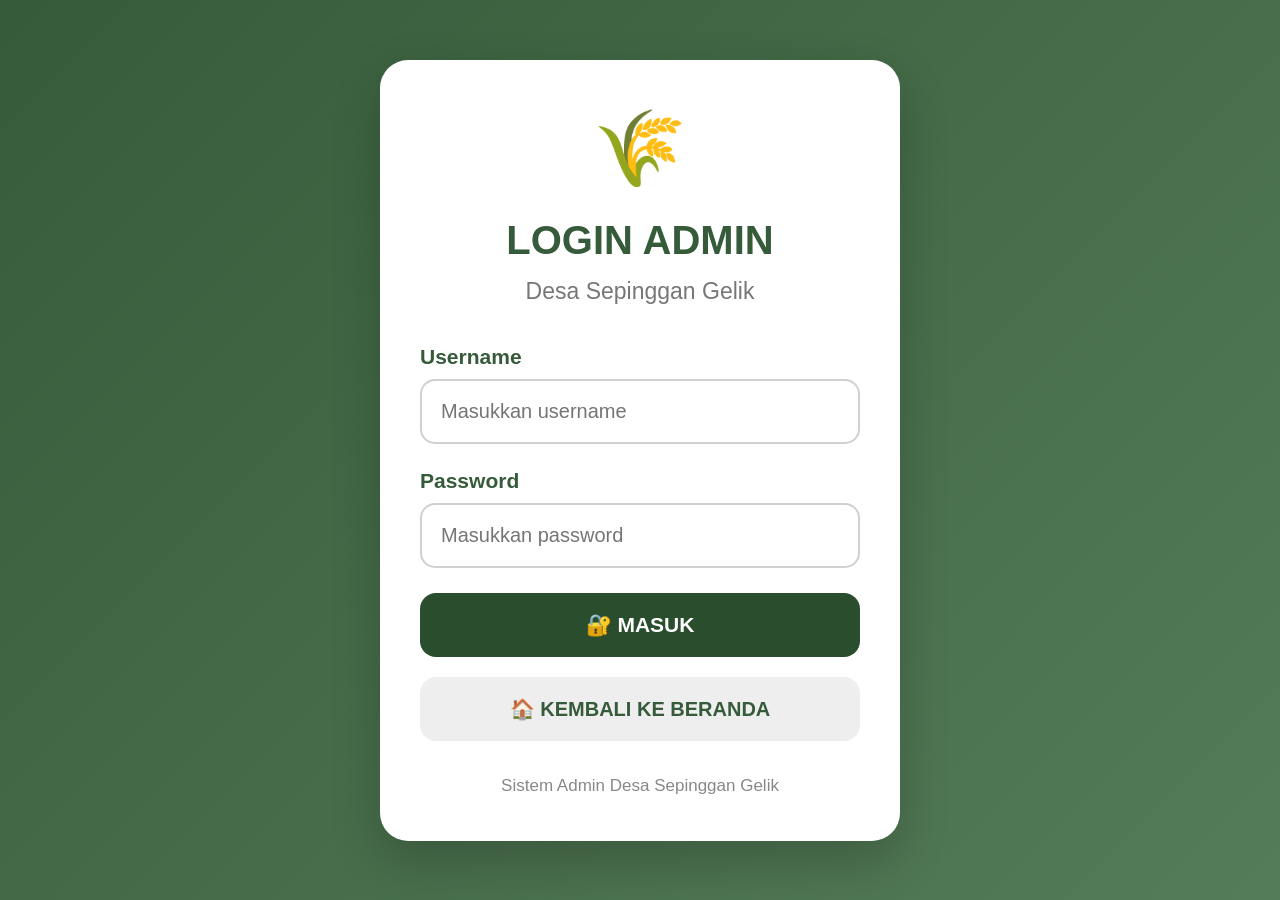
==== commit 331f93fe: "Update admin-login.html" ====
--- a/admin-login.html
+++ b/admin-login.html
@@ -1,14 +1,18 @@
 <!DOCTYPE html>
 <html lang="id">
+
 <head>
 
     <meta charset="UTF-8">
 
-    <meta name="viewport" content="width=device-width, initial-scale=1.0">
-
-    <title>Login Admin | Desa Sepinggan Gelik</title>
-
-    <link rel="stylesheet" href="style.css">
+    <meta
+        name="viewport"
+        content="width=device-width, initial-scale=1.0">
+
+    <title>
+        Login Admin - Desa Sepinggan Gelik
+    </title>
+
 
     <style>
 
@@ -16,167 +20,297 @@
             box-sizing: border-box;
         }
 
+
         body {
+
             margin: 0;
+
             min-height: 100vh;
+
             font-family: Arial, sans-serif;
-            background: linear-gradient(135deg, #315b35, #6d9365);
+
+            background:
+                linear-gradient(
+                    135deg,
+                    #365b3a,
+                    #557c58
+                );
+
             display: flex;
+
+            align-items: center;
+
             justify-content: center;
-            align-items: center;
+
             padding: 20px;
-        }
-
-        .login-container {
+
+        }
+
+
+        .login-box {
+
             width: 100%;
-            max-width: 420px;
-        }
-
-        .login-card {
+
+            max-width: 520px;
+
             background: white;
-            padding: 35px;
-            border-radius: 20px;
-            box-shadow: 0 15px 40px rgba(0,0,0,0.2);
-        }
-
-        .login-logo {
+
+            border-radius: 28px;
+
+            padding: 45px 40px;
+
+            box-shadow:
+                0 20px 50px
+                rgba(0,0,0,.20);
+
+        }
+
+
+        .logo {
+
             text-align: center;
-            font-size: 50px;
+
+            font-size: 75px;
+
+            margin-bottom: 25px;
+
+        }
+
+
+        h1 {
+
+            text-align: center;
+
+            margin: 0;
+
+            color: #365b3a;
+
+            font-size: 40px;
+
+        }
+
+
+        .subtitle {
+
+            text-align: center;
+
+            color: #777;
+
+            font-size: 23px;
+
+            margin-top: 15px;
+
+            margin-bottom: 40px;
+
+        }
+
+
+        .error {
+
+            display: none;
+
+            background: #fde0e0;
+
+            color: #a52323;
+
+            padding: 17px;
+
+            border-radius: 15px;
+
+            text-align: center;
+
+            margin-bottom: 25px;
+
+            font-size: 17px;
+
+        }
+
+
+        .form-group {
+
+            margin-bottom: 25px;
+
+        }
+
+
+        label {
+
+            display: block;
+
+            color: #365b3a;
+
+            font-size: 21px;
+
+            font-weight: bold;
+
             margin-bottom: 10px;
-        }
-
-        .login-card h1 {
+
+        }
+
+
+        input {
+
+            width: 100%;
+
+            padding: 19px;
+
+            border-radius: 15px;
+
+            border: 2px solid #d0d0d0;
+
+            font-size: 20px;
+
+            outline: none;
+
+        }
+
+
+        input:focus {
+
+            border-color: #557c58;
+
+        }
+
+
+        button {
+
+            width: 100%;
+
+            border: none;
+
+            padding: 20px;
+
+            border-radius: 16px;
+
+            background: #294d2d;
+
+            color: white;
+
+            font-size: 21px;
+
+            font-weight: bold;
+
+            cursor: pointer;
+
+        }
+
+
+        button:disabled {
+
+            opacity: .6;
+
+            cursor: wait;
+
+        }
+
+
+        .back {
+
+            display: block;
+
+            width: 100%;
+
             text-align: center;
-            margin: 0;
-            color: #315b35;
-            font-size: 25px;
-        }
-
-        .login-card .subtitle {
+
+            text-decoration: none;
+
+            margin-top: 20px;
+
+            padding: 20px;
+
+            border-radius: 16px;
+
+            background: #eeeeee;
+
+            color: #365b3a;
+
+            font-size: 20px;
+
+            font-weight: bold;
+
+        }
+
+
+        .footer {
+
             text-align: center;
-            color: #777;
-            margin: 8px 0 25px;
-        }
-
-        .form-group {
-            margin-bottom: 18px;
-        }
-
-        .form-group label {
-            display: block;
-            margin-bottom: 7px;
-            font-weight: bold;
-            color: #315b35;
-        }
-
-        .form-group input {
-            width: 100%;
-            padding: 13px;
-            border: 1px solid #ccc;
-            border-radius: 9px;
-            font-size: 15px;
-            outline: none;
-        }
-
-        .form-group input:focus {
-            border-color: #315b35;
-        }
-
-        .login-button,
-        .home-button {
-            width: 100%;
-            padding: 13px;
-            border: none;
-            border-radius: 9px;
-            font-size: 15px;
-            font-weight: bold;
-            cursor: pointer;
-            display: block;
-            text-align: center;
-        }
-
-        .login-button {
-            background: #315b35;
-            color: white;
-            margin-top: 5px;
-        }
-
-        .login-button:hover {
-            background: #24472a;
-        }
-
-        .home-button {
-            background: #eeeeee;
-            color: #315b35;
-            text-decoration: none;
-            margin-top: 10px;
-        }
-
-        .home-button:hover {
-            background: #dddddd;
-        }
-
-        .message {
-            display: none;
-            padding: 12px;
-            border-radius: 8px;
-            margin-bottom: 15px;
-            text-align: center;
-            font-size: 14px;
-        }
-
-        .message.error {
-            display: block;
-            background: #ffe1e1;
-            color: #a00000;
-        }
-
-        .message.success {
-            display: block;
-            background: #e1f4e3;
-            color: #246b2a;
-        }
-
-        .loading {
-            opacity: 0.7;
-            pointer-events: none;
-        }
-
-        .login-footer {
-            text-align: center;
-            margin-top: 20px;
+
+            margin-top: 35px;
+
             color: #888;
-            font-size: 12px;
+
+            font-size: 17px;
+
+        }
+
+
+        @media (max-width: 600px) {
+
+            .login-box {
+
+                padding: 35px 25px;
+
+                border-radius: 25px;
+
+            }
+
+
+            .logo {
+
+                font-size: 60px;
+
+            }
+
+
+            h1 {
+
+                font-size: 34px;
+
+            }
+
+
+            .subtitle {
+
+                font-size: 20px;
+
+            }
+
         }
 
     </style>
 
 </head>
 
+
 <body>
 
-<div class="login-container">
-
-    <div class="login-card">
-
-        <div class="login-logo">
+
+    <div class="login-box">
+
+
+        <div class="logo">
             🌾
         </div>
+
 
         <h1>
             LOGIN ADMIN
         </h1>
 
-        <p class="subtitle">
+
+        <div class="subtitle">
             Desa Sepinggan Gelik
-        </p>
+        </div>
+
 
         <div
-            id="message"
-            class="message">
+            id="errorMessage"
+            class="error">
         </div>
 
+
         <form id="loginForm">
+
 
             <div class="form-group">
 
@@ -187,10 +321,9 @@
                 <input
                     type="text"
                     id="username"
+                    autocomplete="username"
                     placeholder="Masukkan username"
-                    autocomplete="username"
-                    required
-                >
+                    required>
 
             </div>
 
@@ -204,229 +337,255 @@
                 <input
                     type="password"
                     id="password"
+                    autocomplete="current-password"
                     placeholder="Masukkan password"
-                    autocomplete="current-password"
-                    required
-                >
+                    required>
 
             </div>
 
 
             <button
                 type="submit"
-                id="loginButton"
-                class="login-button">
+                id="loginButton">
+
                 🔐 MASUK
+
             </button>
+
 
         </form>
 
 
         <a
             href="index.html"
-            class="home-button">
+            class="back">
+
             🏠 KEMBALI KE BERANDA
+
         </a>
 
 
-        <div class="login-footer">
+        <div class="footer">
+
             Sistem Admin Desa Sepinggan Gelik
+
         </div>
 
+
     </div>
 
-</div>
-
-
-<script src="config.js"></script>
-
-<script>
-
-const loginForm =
-    document.getElementById("loginForm");
-
-const loginButton =
-    document.getElementById("loginButton");
-
-const message =
-    document.getElementById("message");
-
-
-const WEB_URL =
-    typeof WEB_APP_URL !== "undefined"
-        ? WEB_APP_URL
-        : "";
-
-
-/* =========================================
-   PESAN
-========================================= */
-
-function showMessage(text, type) {
-
-    message.textContent = text;
-
-    message.className =
-        "message " + type;
-
-}
-
-
-/* =========================================
-   LOGIN
-========================================= */
-
-loginForm.addEventListener(
-    "submit",
-    async function(event) {
-
-        event.preventDefault();
-
-
-        const username =
-            document
-                .getElementById("username")
-                .value
-                .trim();
-
-
-        const password =
-            document
-                .getElementById("password")
-                .value;
-
-
-        if (!WEB_URL) {
-
-            showMessage(
-                "URL database belum terhubung.",
-                "error"
+
+    <script src="config.js"></script>
+
+
+    <script>
+
+
+        /* =================================================
+           URL DATABASE
+        ================================================= */
+
+        const WEB_URL =
+            typeof WEB_APP_URL !== "undefined"
+                ? WEB_APP_URL
+                : "";
+
+
+        /* =================================================
+           ELEMENT
+        ================================================= */
+
+        const form =
+            document.getElementById(
+                "loginForm"
             );
 
-            return;
-
-        }
-
-
-        loginButton.disabled =
-            true;
-
-        loginButton.textContent =
-            "⏳ MEMERIKSA...";
-
-
-        try {
-
-            const formData =
-                new URLSearchParams();
-
-            formData.append(
-                "action",
-                "login"
+
+        const button =
+            document.getElementById(
+                "loginButton"
             );
 
-            formData.append(
-                "username",
-                username
+
+        const errorBox =
+            document.getElementById(
+                "errorMessage"
             );
 
-            formData.append(
-                "password",
-                password
-            );
-
-
-            const response =
-                await fetch(
-                    WEB_URL,
-                    {
-                        method: "POST",
-                        body: formData
+
+        /* =================================================
+           LOGIN
+        ================================================= */
+
+        form.addEventListener(
+            "submit",
+            async function(event) {
+
+                event.preventDefault();
+
+
+                errorBox.style.display =
+                    "none";
+
+
+                const username =
+                    document
+                        .getElementById(
+                            "username"
+                        )
+                        .value
+                        .trim();
+
+
+                const password =
+                    document
+                        .getElementById(
+                            "password"
+                        )
+                        .value;
+
+
+                if (!WEB_URL) {
+
+                    showError(
+                        "URL database belum ditemukan. Periksa config.js."
+                    );
+
+                    return;
+
+                }
+
+
+                button.disabled =
+                    true;
+
+
+                button.textContent =
+                    "⏳ MEMERIKSA...";
+
+
+                try {
+
+
+                    /*
+                     * LOGIN MENGGUNAKAN GET
+                     * agar tidak terkena masalah
+                     * POST/404 sebelumnya.
+                     */
+
+                    const url =
+                        WEB_URL +
+                        "?action=login" +
+                        "&username=" +
+                        encodeURIComponent(
+                            username
+                        ) +
+                        "&password=" +
+                        encodeURIComponent(
+                            password
+                        );
+
+
+                    const response =
+                        await fetch(url);
+
+
+                    if (!response.ok) {
+
+                        throw new Error(
+                            "Server error: HTTP " +
+                            response.status
+                        );
+
                     }
-                );
-
-
-            if (!response.ok) {
-
-                throw new Error(
-                    "Server error: HTTP " +
-                    response.status
-                );
-
-            }
-
-
-            const result =
-                await response.json();
-
-
-            if (!result.success) {
-
-                throw new Error(
-                    result.message ||
-                    "Username atau password salah."
-                );
-
-            }
-
-
-            sessionStorage.setItem(
-                "desaAdminToken",
-                result.token
-            );
-
-
-            sessionStorage.setItem(
-                "desaAdminLogin",
-                username
-            );
-
-
-            showMessage(
-                "Login berhasil. Membuka dashboard...",
-                "success"
-            );
-
-
-            setTimeout(
-                function() {
+
+
+                    const result =
+                        await response.json();
+
+
+                    if (
+                        !result.success
+                    ) {
+
+                        throw new Error(
+                            result.message ||
+                            "Username atau password salah."
+                        );
+
+                    }
+
+
+                    /*
+                     * SIMPAN TOKEN
+                     */
+
+                    sessionStorage.setItem(
+                        "desaAdminToken",
+                        result.token
+                    );
+
+
+                    sessionStorage.setItem(
+                        "desaAdminLogin",
+                        "true"
+                    );
+
+
+                    /*
+                     * MASUK DASHBOARD
+                     */
 
                     window.location.href =
                         "admin.html";
 
-                },
-                500
-            );
-
-
-        } catch (error) {
-
-            console.error(
-                "LOGIN ERROR:",
-                error
-            );
-
-
-            showMessage(
-                error.message ||
-                "Login gagal. Periksa koneksi database.",
-                "error"
-            );
-
-
-            loginButton.disabled =
-                false;
-
-
-            loginButton.textContent =
-                "🔐 MASUK";
-
-        }
-
-    }
-);
-
-</script>
+                }
+
+
+                catch (error) {
+
+                    console.error(
+                        error
+                    );
+
+
+                    showError(
+                        error.message
+                    );
+
+
+                    button.disabled =
+                        false;
+
+
+                    button.textContent =
+                        "🔐 MASUK";
+
+                }
+
+            }
+        );
+
+
+        /* =================================================
+           ERROR
+        ================================================= */
+
+        function showError(message) {
+
+            errorBox.textContent =
+                message;
+
+
+            errorBox.style.display =
+                "block";
+
+        }
+
+
+    </script>
+
 
 </body>
+
 </html>
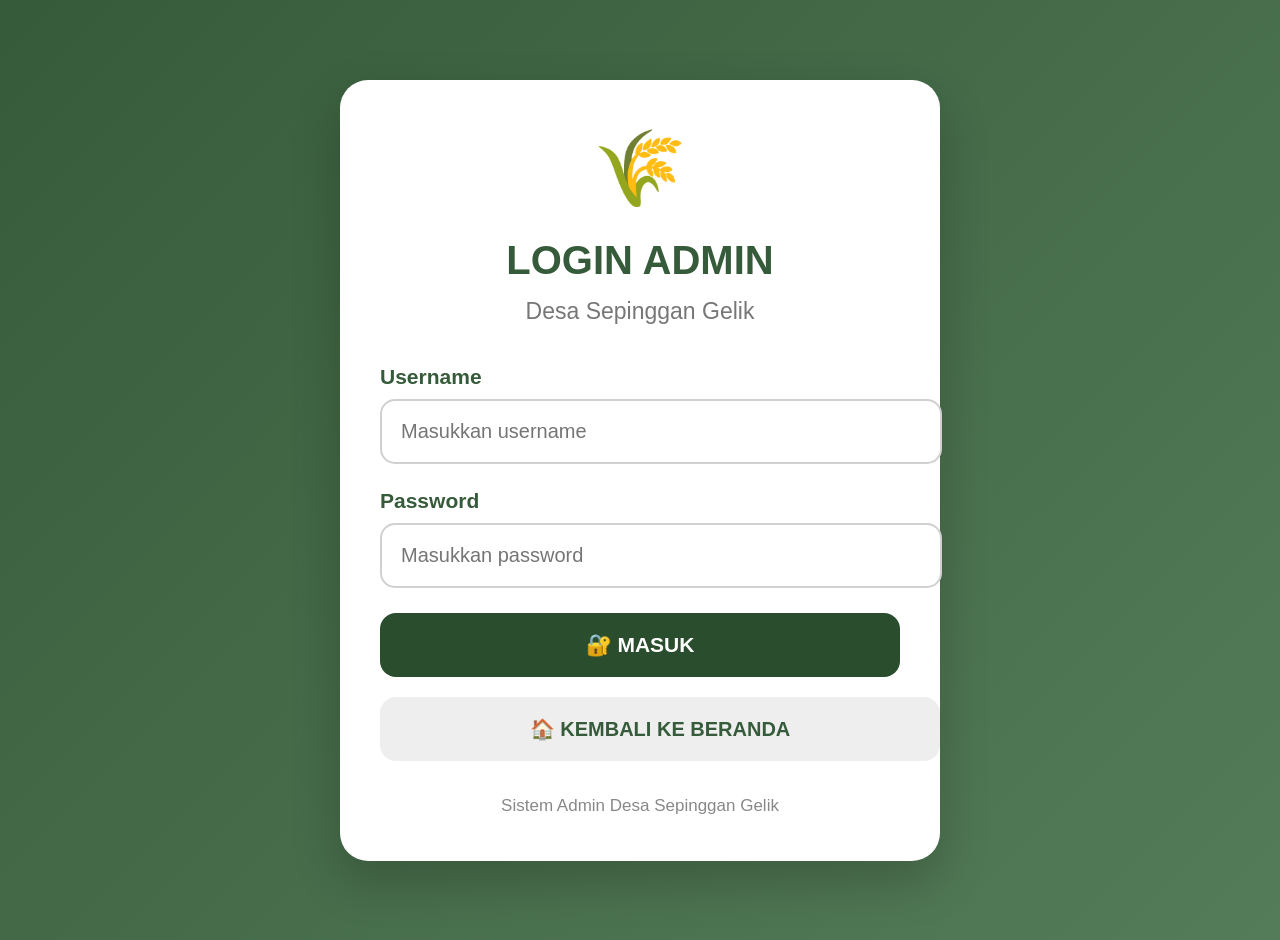
==== commit d1efbf2c: "Update admin-login.html" ====
--- a/admin-login.html
+++ b/admin-login.html
@@ -8,6 +8,7 @@
     <meta
         name="viewport"
         content="width=device-width, initial-scale=1.0">
+     <link rel="icon" type="image/png" href="./logo.png?v=2">
 
     <title>
         Login Admin - Desa Sepinggan Gelik
@@ -15,6 +16,20 @@
 
 
     <style>
+<div class="form-group">
+
+                    <label for="namaSaran">
+                        Nama
+                    </label>
+
+                    <input
+                        type="text"
+                        id="namaSaran"
+                        name="nama"
+                        placeholder="Masukkan nama kamu"
+                        required>
+
+                </div>
 
         * {
             box-sizing: border-box;
